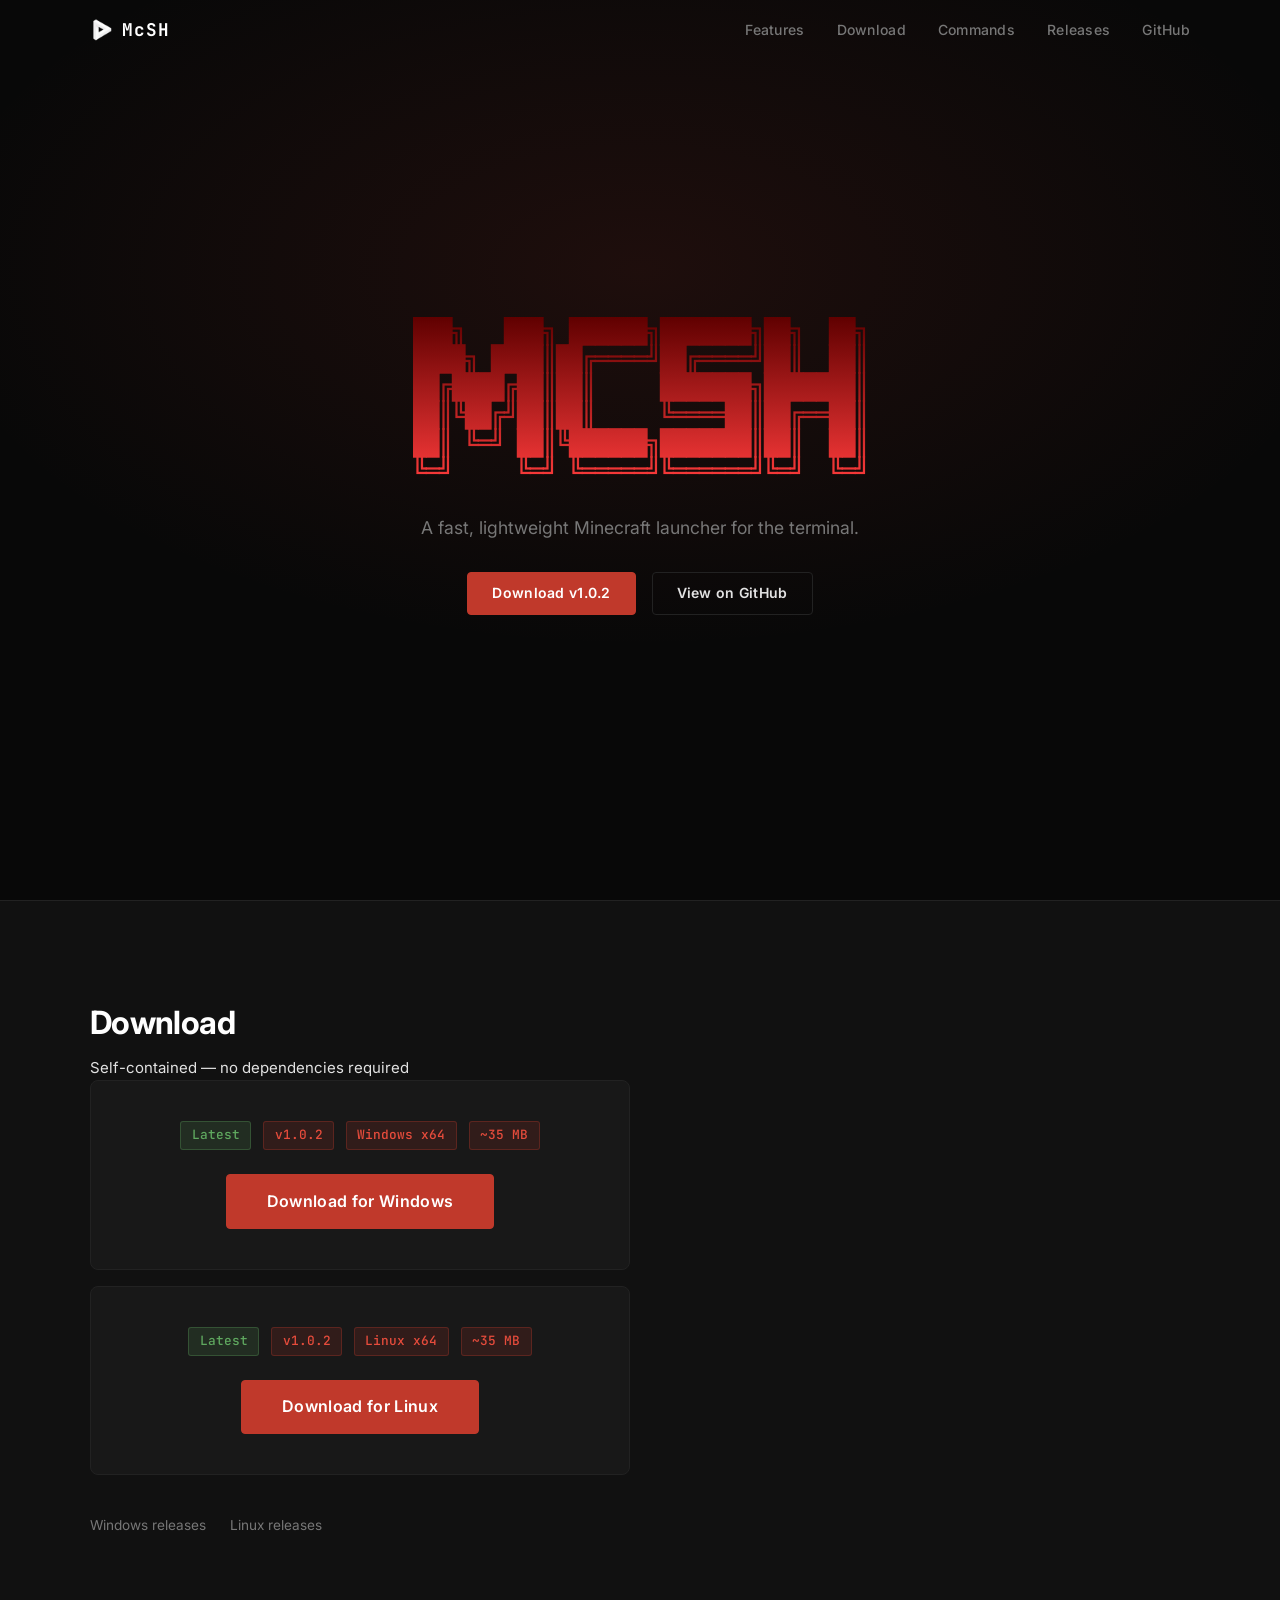
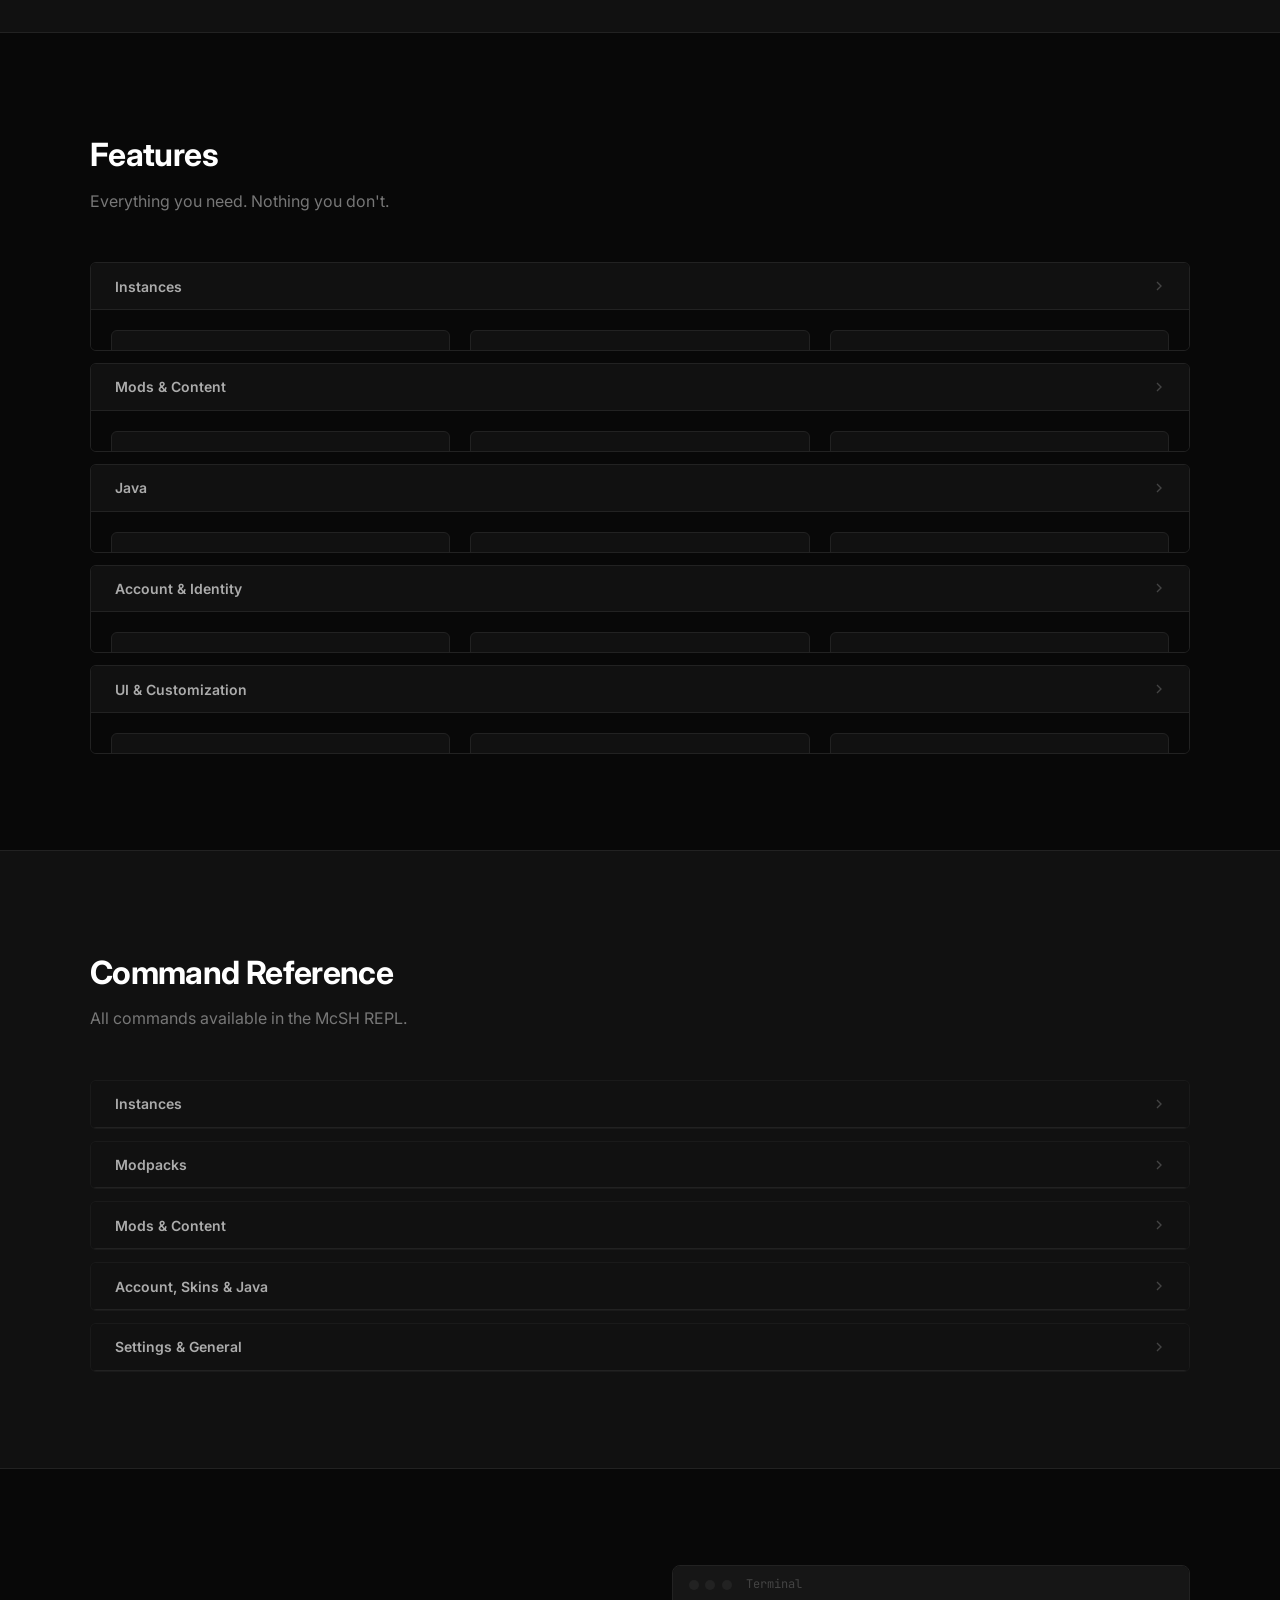
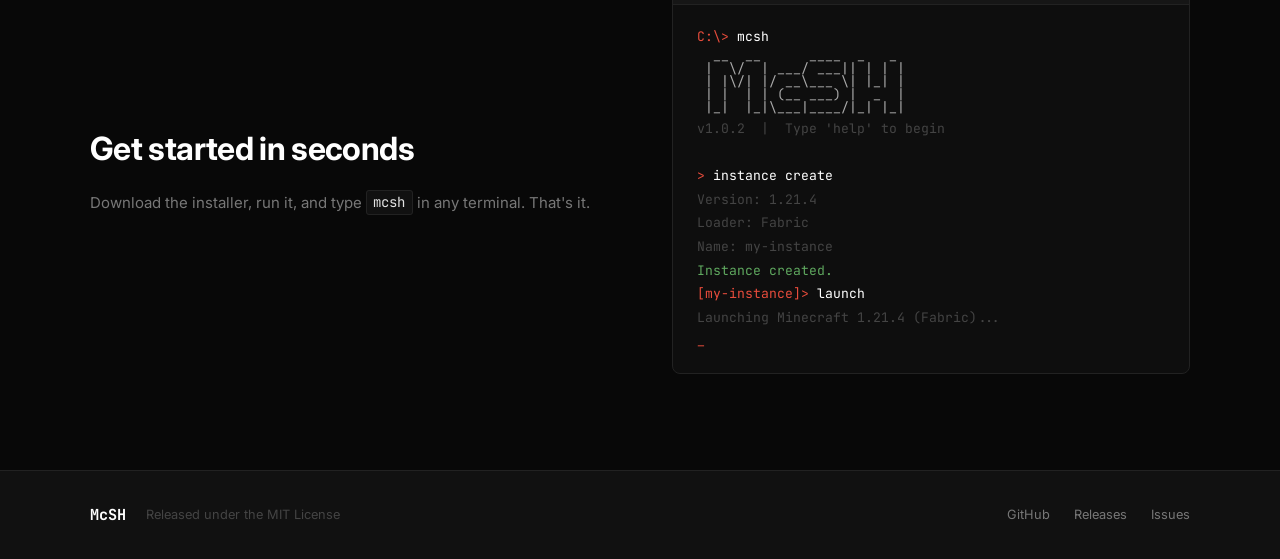
==== docs/index.html @ ebb54b2c "Fix broken em dash encoding throughout index.html" ====
<!DOCTYPE html>
<html lang="en">
<head>
    <meta charset="UTF-8">
    <meta name="viewport" content="width=device-width, initial-scale=1.0">
    <meta name="description" content="McSH &mdash; A fast, lightweight Minecraft launcher for the terminal. No GUI. No bloat.">
    <title>McSH Launcher</title>
    <link rel="stylesheet" href="style.css">
    <link rel="icon" type="image/png" href="favicon.png">
    <link rel="preconnect" href="https://fonts.googleapis.com">
    <link rel="preconnect" href="https://fonts.gstatic.com" crossorigin>
    <link href="https://fonts.googleapis.com/css2?family=Inter:wght@400;500;600;700&family=JetBrains+Mono:wght@400;500&display=swap" rel="stylesheet">
</head>
<body>

    <nav id="navbar">
        <div class="nav-inner">
            <a href="#" class="nav-logo">
                <img src="assets/logo.png" alt="McSH" class="nav-logo-img">
                McSH
            </a>
            <div class="nav-links">
                <a href="#features">Features</a>
                <a href="#download">Download</a>
                <a href="#commands">Commands</a>
                <a href="releases.html">Releases</a>
                <a href="https://github.com/kalakaritzu/mcsh" target="_blank" rel="noopener">GitHub</a>
            </div>
            <button class="nav-toggle" aria-label="Toggle menu">
                <span></span><span></span><span></span>
            </button>
        </div>
    </nav>

    <section class="hero">
        <div class="hero-bg"></div>
        <div class="hero-inner">
            <pre class="hero-ascii" aria-label="McSH">███╗   ███╗ ██████╗███████╗██╗  ██╗
████╗ ████║██╔════╝██╔════╝██║  ██║
██╔████╔██║██║     ███████╗███████║
██║╚██╔╝██║██║     ╚════██║██╔══██║
██║ ╚═╝ ██║╚██████╗███████║██║  ██║
╚═╝     ╚═╝ ╚═════╝╚══════╝╚═╝  ╚═╝</pre>
            <p class="hero-tagline">A fast, lightweight Minecraft launcher for the terminal.</p>
            <div class="hero-buttons">
                <a href="#download" class="btn btn-primary">Download v1.0.2</a>
                <a href="https://github.com/kalakaritzu/mcsh" class="btn btn-outline" target="_blank" rel="noopener">View on GitHub</a>
            </div>
        </div>
        <div class="hero-fade"></div>
    </section>

    <section class="downloads" id="download">
        <div class="section-inner">
            <h2>Download</h2>
            <p class=”section-sub”>Self-contained &mdash; no dependencies required</p>

            <div class="download-card">
                <div class="download-meta">
                    <span class="tag tag-latest">Latest</span>
                    <span class="tag">v1.0.2</span>
                    <span class="tag">Windows x64</span>
                    <span class="tag">~35 MB</span>
                </div>
                <a href="https://github.com/kalakaritzu/mcsh/releases/download/v1.0.2/McSH-1.0.0.msi" class="btn btn-primary btn-large" target="_blank" rel="noopener">
                    Download for Windows
                </a>
            </div>

            <div class="download-card" style="margin-top: 1rem;">
                <div class="download-meta">
                    <span class="tag tag-latest">Latest</span>
                    <span class="tag">v1.0.2</span>
                    <span class="tag">Linux x64</span>
                    <span class="tag">~35 MB</span>
                </div>
                <a href="https://github.com/kalakaritzu/mcsh/releases/download/v1.0.2/McSH-1.0.0-linux-x64.tar.gz" class="btn btn-primary btn-large" target="_blank" rel="noopener">
                    Download for Linux
                </a>
            </div>

            <div style="display:flex; gap: 1.5rem; margin-top: 1.2rem;">
                <a href="releases.html" class="all-releases-link">Windows releases</a>
                <a href="releases.html?os=linux" class="all-releases-link">Linux releases</a>
            </div>
        </div>
    </section>

    <section class="features" id="features">
        <div class="section-inner">
            <h2>Features</h2>
            <p class="section-sub">Everything you need. Nothing you don't.</p>

            <!-- â”€â”€ Instances â”€â”€ -->
            <div class="feat-group">
                <button class="feat-group-header" aria-expanded="false">
                    <span>Instances</span>
                    <svg class="feat-arrow" viewBox="0 0 24 24" fill="none" stroke="currentColor" stroke-width="2"><polyline points="6 9 12 15 18 9"/></svg>
                </button>
                <div class="feat-group-body">
                    <div class="features-grid">
                        <div class="feature-card">
                            <div class="feature-accent"></div>
                            <h3>Instance Management</h3>
                            <p>Create, run, rename, clone, and delete isolated instances. Switch between them instantly with a single command.</p>
                        </div>
                        <div class="feature-card">
                            <div class="feature-accent"></div>
                            <h3>Quick CLI Launch</h3>
                            <p>Skip the REPL entirely: <code>mcsh run &lt;name&gt;</code> launches an instance straight from any terminal window.</p>
                        </div>
                        <div class="feature-card">
                            <div class="feature-accent"></div>
                            <h3>Per-Instance Config</h3>
                            <p><code>instance config</code> sets window resolution, RAM, extra JVM args, environment variables, and pre/post-launch hooks per instance.</p>
                        </div>
                        <div class="feature-card">
                            <div class="feature-accent"></div>
                            <h3>World Management</h3>
                            <p><code>instance worlds</code> lists every save. Backup a world as a zip, delete it, or open its folder &mdash; all without leaving the terminal.</p>
                        </div>
                        <div class="feature-card">
                            <div class="feature-accent"></div>
                            <h3>Auto-Backup</h3>
                            <p>Enable in settings to automatically zip world saves before every launch. Never lose progress to a bad update.</p>
                        </div>
                        <div class="feature-card">
                            <div class="feature-accent"></div>
                            <h3>Crash Detection</h3>
                            <p><code>instance crash</code> shows the latest crash report summary so you can diagnose what went wrong without digging through log folders.</p>
                        </div>
                        <div class="feature-card">
                            <div class="feature-accent"></div>
                            <h3>Export &amp; Backup</h3>
                            <p><code>instance export</code> zips a full instance for sharing. <code>instance backup</code> archives world saves with a timestamp.</p>
                        </div>
                        <div class="feature-card">
                            <div class="feature-accent"></div>
                            <h3>Prism / MultiMC Import</h3>
                            <p><code>instance prism &lt;path&gt;</code> imports an existing Prism or MultiMC instance &mdash; auto-detects version and mod loader from config files.</p>
                        </div>
                        <div class="feature-card">
                            <div class="feature-accent"></div>
                            <h3>.mrpack Export</h3>
                            <p><code>instance mrpack</code> exports your instance as a standards-compliant Modrinth pack. Compatible with Modrinth App, Prism, and McSH.</p>
                        </div>
                        <div class="feature-card">
                            <div class="feature-accent"></div>
                            <h3>Live Console</h3>
                            <p><code>console</code> attaches to a running instance's output with color-coded warnings and errors. Press ESC to detach without stopping the game.</p>
                        </div>
                        <div class="feature-card">
                            <div class="feature-accent"></div>
                            <h3>Recent Activity</h3>
                            <p><code>recent</code> shows recently played worlds and servers across all instances. <code>recent run &lt;#&gt;</code> jumps straight back in.</p>
                        </div>
                    </div>
                </div>
            </div>

            <!-- â”€â”€ Mods & Content â”€â”€ -->
            <div class="feat-group">
                <button class="feat-group-header" aria-expanded="false">
                    <span>Mods &amp; Content</span>
                    <svg class="feat-arrow" viewBox="0 0 24 24" fill="none" stroke="currentColor" stroke-width="2"><polyline points="6 9 12 15 18 9"/></svg>
                </button>
                <div class="feat-group-body">
                    <div class="features-grid">
                        <div class="feature-card">
                            <div class="feature-accent"></div>
                            <h3>Modrinth Integration</h3>
                            <p>Search, install, and manage mods, resource packs, shaders, plugins, and data packs directly from the terminal &mdash; no browser needed.</p>
                        </div>
                        <div class="feature-card">
                            <div class="feature-accent"></div>
                            <h3>Modpack Search &amp; Install</h3>
                            <p>Search Modrinth for modpacks, pick any version from a grouped version picker, and install everything &mdash; mods, configs, resource packs &mdash; in one command.</p>
                        </div>
                        <div class="feature-card">
                            <div class="feature-accent"></div>
                            <h3>Modpack Updates</h3>
                            <p><code>modpack update</code> checks all your modpack instances against Modrinth, shows what's outdated, and upgrades in one step &mdash; optionally copying your worlds.</p>
                        </div>
                        <div class="feature-card">
                            <div class="feature-accent"></div>
                            <h3>Mod Profiles</h3>
                            <p>Save named mod loadouts and switch between them instantly. <code>mod profile save</code> snapshots which mods are enabled &mdash; <code>mod profile load</code> restores them.</p>
                        </div>
                        <div class="feature-card">
                            <div class="feature-accent"></div>
                            <h3>Mod Toggle</h3>
                            <p><code>mod toggle &lt;name&gt;</code> enables or disables a mod without deleting it &mdash; handy for testing compatibility or switching playstyles.</p>
                        </div>
                        <div class="feature-card">
                            <div class="feature-accent"></div>
                            <h3>Mod Updates</h3>
                            <p><code>instance update</code> checks every installed mod against Modrinth and updates them all in one step. Already-installed mods are marked in search results.</p>
                        </div>
                    </div>
                </div>
            </div>

            <!-- â”€â”€ Java â”€â”€ -->
            <div class="feat-group">
                <button class="feat-group-header" aria-expanded="false">
                    <span>Java</span>
                    <svg class="feat-arrow" viewBox="0 0 24 24" fill="none" stroke="currentColor" stroke-width="2"><polyline points="6 9 12 15 18 9"/></svg>
                </button>
                <div class="feat-group-body">
                    <div class="features-grid">
                        <div class="feature-card">
                            <div class="feature-accent"></div>
                            <h3>Java Auto-Install</h3>
                            <p>Missing Java or wrong version? McSH downloads and manages the exact JDK each modpack requires &mdash; no admin rights, no PATH changes.</p>
                        </div>
                        <div class="feature-card">
                            <div class="feature-accent"></div>
                            <h3>Java Management</h3>
                            <p><code>java</code> lists every JDK detected on your system. Set a custom Java path globally with one command &mdash; McSH uses it for all launches.</p>
                        </div>
                        <div class="feature-card">
                            <div class="feature-accent"></div>
                            <h3>Fast Launch</h3>
                            <p>Aikar G1GC flags applied automatically. Background pre-warm on <code>instance select</code> and a differential asset cache mean <code>i run</code> is near-instant on warm launches.</p>
                        </div>
                    </div>
                </div>
            </div>

            <!-- â”€â”€ Account & Identity â”€â”€ -->
            <div class="feat-group">
                <button class="feat-group-header" aria-expanded="false">
                    <span>Account &amp; Identity</span>
                    <svg class="feat-arrow" viewBox="0 0 24 24" fill="none" stroke="currentColor" stroke-width="2"><polyline points="6 9 12 15 18 9"/></svg>
                </button>
                <div class="feat-group-body">
                    <div class="features-grid">
                        <div class="feature-card">
                            <div class="feature-accent"></div>
                            <h3>Microsoft Auth</h3>
                            <p>Full Microsoft Device Code Flow with automatic background token refresh. Authenticate once, stay signed in.</p>
                        </div>
                        <div class="feature-card">
                            <div class="feature-accent"></div>
                            <h3>Multi-Account</h3>
                            <p>Sign in with multiple Microsoft accounts and switch between them instantly. <code>auth login &lt;alias&gt;</code> saves any account. <code>auth switch</code> makes it active.</p>
                        </div>
                        <div class="feature-card">
                            <div class="feature-accent"></div>
                            <h3>Skins &amp; Capes</h3>
                            <p>Import skin PNGs locally, browse your collection, and apply them to your Minecraft account instantly. Select and toggle capes from the same menu.</p>
                        </div>
                    </div>
                </div>
            </div>

            <!-- â”€â”€ UI & Customization â”€â”€ -->
            <div class="feat-group">
                <button class="feat-group-header" aria-expanded="false">
                    <span>UI &amp; Customization</span>
                    <svg class="feat-arrow" viewBox="0 0 24 24" fill="none" stroke="currentColor" stroke-width="2"><polyline points="6 9 12 15 18 9"/></svg>
                </button>
                <div class="feat-group-body">
                    <div class="features-grid">
                        <div class="feature-card">
                            <div class="feature-accent"></div>
                            <h3>Themes</h3>
                            <p>Six built-in color themes &mdash; Crimson, Arctic, Forest, Amber, Violet, Steel. Switch instantly with <code>settings theme &lt;name&gt;</code> and it persists across restarts.</p>
                        </div>
                        <div class="feature-card">
                            <div class="feature-accent"></div>
                            <h3>Localization</h3>
                            <p>Full English and Spanish translations built in. Switch at any time with <code>settings language en</code> or <code>settings language es</code>.</p>
                        </div>
                        <div class="feature-card">
                            <div class="feature-accent"></div>
                            <h3>Tab Completion</h3>
                            <p>Context-aware completions for all commands, subcommands, and instance names. Hit Tab anywhere in the REPL.</p>
                        </div>
                        <div class="feature-card">
                            <div class="feature-accent"></div>
                            <h3>Update Checker</h3>
                            <p>Notifies you on startup when a newer release is available. Run <code>update</code> to download and install it in one step.</p>
                        </div>
                        <div class="feature-card">
                            <div class="feature-accent"></div>
                            <h3>Cross-Platform</h3>
                            <p>Runs natively on Windows and Linux. Data stored in <code>%APPDATA%\McSH</code> on Windows and <code>~/.local/share/McSH</code> on Linux.</p>
                        </div>
                        <div class="feature-card">
                            <div class="feature-accent"></div>
                            <h3>Low Memory</h3>
                            <p>The launcher itself uses under 30MB of RAM &mdash; leaving the rest for the game where it belongs.</p>
                        </div>
                        <div class="feature-card">
                            <div class="feature-accent"></div>
                            <h3>Fast Startup</h3>
                            <p>Launches in about 1 second. No splash screens, no telemetry, no background processes phoning home.</p>
                        </div>
                    </div>
                </div>
            </div>

        </div>
    </section>

    <section class="commands" id="commands">
        <div class="section-inner">
            <h2>Command Reference</h2>
            <p class="section-sub">All commands available in the McSH REPL.</p>

            <div class="feat-group">
                <button class="feat-group-header cmd-group-header" aria-expanded="false">
                    <span>Instances</span>
                    <svg class="feat-arrow" viewBox="0 0 24 24" fill="none" stroke="currentColor" stroke-width="2"><polyline points="6 9 12 15 18 9"/></svg>
                </button>
                <div class="feat-group-body">
                    <table class="cmd-table">
                        <colgroup><col class="col-cmd"><col class="col-desc"></colgroup>
                        <thead><tr><th>Command</th><th>Description</th></tr></thead>
                        <tbody>
                            <tr><td><code>instance create</code></td><td>Create a new Minecraft instance (guided wizard)</td></tr>
                            <tr><td><code>instance list</code></td><td>List all instances with running status</td></tr>
                            <tr><td><code>instance select &lt;name&gt;</code></td><td>Set the active instance and pre-warm</td></tr>
                            <tr><td><code>instance run [name]</code></td><td>Launch an instance &mdash; prompts if none selected</td></tr>
                            <tr><td><code>run / launch &lt;name&gt;</code></td><td>Quick-launch from any terminal (alias: r)</td></tr>
                            <tr><td><code>instance stop / kill &lt;name&gt;</code></td><td>Force-kill the running instance</td></tr>
                            <tr><td><code>instance info [name]</code></td><td>Show version, loader, RAM, mods, path</td></tr>
                            <tr><td><code>instance open [name]</code></td><td>Open instance folder in File Explorer</td></tr>
                            <tr><td><code>instance clone &lt;name&gt;</code></td><td>Duplicate an existing instance</td></tr>
                            <tr><td><code>instance rename &lt;name&gt;</code></td><td>Rename an instance</td></tr>
                            <tr><td><code>instance delete &lt;name&gt;</code></td><td>Delete an instance</td></tr>
                            <tr><td><code>instance config [name]</code></td><td>Configure window, RAM, JVM args, env vars, hooks</td></tr>
                            <tr><td><code>instance worlds [name]</code></td><td>Browse worlds &mdash; backup, delete, or open folder</td></tr>
                            <tr><td><code>instance crash [name]</code></td><td>Show the latest crash report</td></tr>
                            <tr><td><code>instance export [name]</code></td><td>Zip a full instance for sharing or backup</td></tr>
                            <tr><td><code>instance backup [name]</code></td><td>Zip world saves with a timestamp</td></tr>
                            <tr><td><code>instance import &lt;path&gt;</code></td><td>Import a .mrpack modpack file</td></tr>
                            <tr><td><code>instance mrpack</code></td><td>Export instance as a shareable .mrpack</td></tr>
                            <tr><td><code>instance prism &lt;path&gt;</code></td><td>Import a Prism Launcher / MultiMC instance</td></tr>
                            <tr><td><code>instance update [name]</code></td><td>Update all mods to their latest versions</td></tr>
                            <tr><td><code>console</code></td><td>Attach to a running instance's console (ESC to detach)</td></tr>
                            <tr><td><code>recent</code></td><td>Show recently played worlds and servers</td></tr>
                            <tr><td><code>recent run &lt;#&gt;</code></td><td>Jump straight into a recent entry</td></tr>
                        </tbody>
                    </table>
                </div>
            </div>

            <div class="feat-group">
                <button class="feat-group-header cmd-group-header" aria-expanded="false">
                    <span>Modpacks</span>
                    <svg class="feat-arrow" viewBox="0 0 24 24" fill="none" stroke="currentColor" stroke-width="2"><polyline points="6 9 12 15 18 9"/></svg>
                </button>
                <div class="feat-group-body">
                    <table class="cmd-table">
                        <colgroup><col class="col-cmd"><col class="col-desc"></colgroup>
                        <thead><tr><th>Command</th><th>Description</th></tr></thead>
                        <tbody>
                            <tr><td><code>modpack search &lt;query&gt;</code></td><td>Search Modrinth for modpacks</td></tr>
                            <tr><td><code>modpack install &lt;#&gt;</code></td><td>Install with version picker &mdash; grouped by MC version</td></tr>
                            <tr><td><code>modpack update</code></td><td>Check all modpack instances for newer versions</td></tr>
                            <tr><td><code>instance import &lt;path&gt;</code></td><td>Import a local .mrpack file</td></tr>
                        </tbody>
                    </table>
                </div>
            </div>

            <div class="feat-group">
                <button class="feat-group-header cmd-group-header" aria-expanded="false">
                    <span>Mods &amp; Content</span>
                    <svg class="feat-arrow" viewBox="0 0 24 24" fill="none" stroke="currentColor" stroke-width="2"><polyline points="6 9 12 15 18 9"/></svg>
                </button>
                <div class="feat-group-body">
                    <table class="cmd-table">
                        <colgroup><col class="col-cmd"><col class="col-desc"></colgroup>
                        <thead><tr><th>Command</th><th>Description</th></tr></thead>
                        <tbody>
                            <tr><td><code>mod search &lt;query&gt;</code></td><td>Search Modrinth for mods</td></tr>
                            <tr><td><code>mod install &lt;#&gt;</code></td><td>Install a mod from search results</td></tr>
                            <tr><td><code>mod details &lt;#&gt;</code></td><td>View full mod details and install prompt</td></tr>
                            <tr><td><code>mod list</code></td><td>List installed mods</td></tr>
                            <tr><td><code>mod toggle &lt;name&gt;</code></td><td>Enable or disable a mod</td></tr>
                            <tr><td><code>mod remove / uninstall &lt;name&gt;</code></td><td>Uninstall a mod</td></tr>
                            <tr><td><code>mod import &lt;path.jar&gt;</code></td><td>Import a local .jar</td></tr>
                            <tr><td><code>mod profile save/load/list/delete</code></td><td>Manage named mod loadouts</td></tr>
                            <tr><td><code>resourcepack search/install/details</code></td><td>Resource packs via Modrinth (alias: rp)</td></tr>
                            <tr><td><code>shader search/install/details</code></td><td>Shaders via Modrinth</td></tr>
                            <tr><td><code>plugin search/install/details</code></td><td>Server plugins via Modrinth (alias: pl)</td></tr>
                            <tr><td><code>datapack search/install/details</code></td><td>Data packs via Modrinth (alias: dp)</td></tr>
                        </tbody>
                    </table>
                </div>
            </div>

            <div class="feat-group">
                <button class="feat-group-header cmd-group-header" aria-expanded="false">
                    <span>Account, Skins &amp; Java</span>
                    <svg class="feat-arrow" viewBox="0 0 24 24" fill="none" stroke="currentColor" stroke-width="2"><polyline points="6 9 12 15 18 9"/></svg>
                </button>
                <div class="feat-group-body">
                    <table class="cmd-table">
                        <colgroup><col class="col-cmd"><col class="col-desc"></colgroup>
                        <thead><tr><th>Command</th><th>Description</th></tr></thead>
                        <tbody>
                            <tr><td><code>auth login [alias]</code></td><td>Sign in with Microsoft Device Code Flow</td></tr>
                            <tr><td><code>auth logout</code></td><td>Remove stored credentials</td></tr>
                            <tr><td><code>auth status</code></td><td>Show current authentication state</td></tr>
                            <tr><td><code>auth accounts</code></td><td>List all saved accounts</td></tr>
                            <tr><td><code>auth switch &lt;alias&gt;</code></td><td>Switch the active account</td></tr>
                            <tr><td><code>skin</code></td><td>Browse saved skins and apply one to your account</td></tr>
                            <tr><td><code>skin import &lt;path.png&gt;</code></td><td>Import a local skin PNG</td></tr>
                            <tr><td><code>skin cape</code></td><td>Select or disable a cape on your account</td></tr>
                            <tr><td><code>skin delete &lt;name&gt;</code></td><td>Remove a saved skin</td></tr>
                            <tr><td><code>java</code></td><td>List detected Java installations and set a custom path</td></tr>
                        </tbody>
                    </table>
                </div>
            </div>

            <div class="feat-group">
                <button class="feat-group-header cmd-group-header" aria-expanded="false">
                    <span>Settings &amp; General</span>
                    <svg class="feat-arrow" viewBox="0 0 24 24" fill="none" stroke="currentColor" stroke-width="2"><polyline points="6 9 12 15 18 9"/></svg>
                </button>
                <div class="feat-group-body">
                    <table class="cmd-table">
                        <colgroup><col class="col-cmd"><col class="col-desc"></colgroup>
                        <thead><tr><th>Command</th><th>Description</th></tr></thead>
                        <tbody>
                            <tr><td><code>settings</code></td><td>Open the interactive settings menu (alias: s)</td></tr>
                            <tr><td><code>settings theme &lt;name&gt;</code></td><td>Switch color theme (crimson, arctic, forest, amber, violet, steel)</td></tr>
                            <tr><td><code>settings language &lt;en|es&gt;</code></td><td>Switch language</td></tr>
                            <tr><td><code>help</code></td><td>Quick-start guide</td></tr>
                            <tr><td><code>ref</code></td><td>Full in-app command reference (alias: c)</td></tr>
                            <tr><td><code>version</code></td><td>Show McSH version and runtime info</td></tr>
                            <tr><td><code>update</code></td><td>Update McSH to the latest version</td></tr>
                            <tr><td><code>restart</code></td><td>Restart McSH in a new terminal window</td></tr>
                            <tr><td><code>clear</code></td><td>Clear the terminal screen (alias: cls)</td></tr>
                            <tr><td><code>exit</code></td><td>Exit McSH</td></tr>
                        </tbody>
                    </table>
                </div>
            </div>

        </div>
    </section>

    <section class="install-section">
        <div class="section-inner install-inner">
            <div class="install-text">
                <h2>Get started in seconds</h2>
                <p>Download the installer, run it, and type <code>mcsh</code> in any terminal. That's it.</p>
            </div>
            <div class="terminal-block">
                <div class="terminal-bar">
                    <span class="t-dot"></span><span class="t-dot"></span><span class="t-dot"></span>
                    <span class="t-title">Terminal</span>
                </div>
                <div class="terminal-body">
                    <p><span class="t-prompt">C:\&gt;</span> <span class="t-cmd">mcsh</span></p>
                    <pre class="t-out t-banner">  __  __      ____  _   _
 |  \/  | ___/ ___|| | | |
 | |\/| |/ __\___ \| |_| |
 | |  | | (__ ___) |  _  |
 |_|  |_|\___|____/|_| |_|</pre>
                    <p class="t-out t-dim">v1.0.2  |  Type 'help' to begin</p>
                    <p class="t-out">&nbsp;</p>
                    <p><span class="t-prompt">&gt;</span> <span class="t-cmd">instance create</span></p>
                    <p class="t-out t-dim">Version: 1.21.4</p>
                    <p class="t-out t-dim">Loader: Fabric</p>
                    <p class="t-out t-dim">Name: my-instance</p>
                    <p class="t-out t-green">Instance created.</p>
                    <p><span class="t-prompt">[my-instance]&gt;</span> <span class="t-cmd">launch</span></p>
                    <p class="t-out t-dim">Launching Minecraft 1.21.4 (Fabric)...</p>
                    <p class="t-cursor">_</p>
                </div>
            </div>
        </div>
    </section>

    <footer>
        <div class="footer-inner">
            <div class="footer-left">
                <span class="footer-logo">McSH</span>
                <span class="footer-copy">Released under the MIT License</span>
            </div>
            <div class="footer-links">
                <a href="https://github.com/kalakaritzu/mcsh" target="_blank" rel="noopener">GitHub</a>
                <a href="https://github.com/kalakaritzu/mcsh/releases" target="_blank" rel="noopener">Releases</a>
                <a href="https://github.com/kalakaritzu/mcsh/issues" target="_blank" rel="noopener">Issues</a>
            </div>
        </div>
    </footer>

    <script>
        // Navbar scroll effect
        const navbar = document.getElementById('navbar');
        window.addEventListener('scroll', () => {
            navbar.classList.toggle('scrolled', window.scrollY > 60);
        });

        // Hamburger menu
        document.querySelector('.nav-toggle').addEventListener('click', () => {
            navbar.classList.toggle('nav-open');
        });
        document.querySelectorAll('.nav-links a').forEach(a => {
            a.addEventListener('click', () => navbar.classList.remove('nav-open'));
        });

        // Feature accordion
        document.querySelectorAll('.feat-group-header').forEach(btn => {
            const body = btn.nextElementSibling;
            body.style.maxHeight = '0px';

            btn.addEventListener('click', () => {
                const open = btn.getAttribute('aria-expanded') === 'true';
                if (open) {
                    body.style.maxHeight = '0px';
                    btn.setAttribute('aria-expanded', 'false');
                } else {
                    body.style.maxHeight = body.scrollHeight + 'px';
                    btn.setAttribute('aria-expanded', 'true');
                }
            });
        });
    </script>

</body>
</html>
---- docs/style.css ----
*, *::before, *::after {
    box-sizing: border-box;
    margin: 0;
    padding: 0;
}

:root {
    --red: #c0392b;
    --red-light: #e74c3c;
    --red-dim: rgba(192, 57, 43, 0.15);
    --bg: #080808;
    --surface: #111111;
    --surface-2: #181818;
    --border: #222222;
    --text: #e2e2e2;
    --text-muted: #777777;
    --text-dim: #444444;
    --mono: 'JetBrains Mono', 'Consolas', monospace;
    --sans: 'Inter', system-ui, sans-serif;
}

html {
    scroll-behavior: smooth;
}

body {
    background: var(--bg);
    color: var(--text);
    font-family: var(--sans);
    font-size: 15px;
    line-height: 1.6;
    -webkit-font-smoothing: antialiased;
    overflow-x: hidden;
}

a {
    color: var(--red-light);
    text-decoration: none;
    transition: color 0.2s;
}
a:hover {
    color: #fff;
}

/* ─── Nav ─────────────────────────────────────────────────── */

#navbar {
    position: fixed;
    top: 0;
    left: 0;
    right: 0;
    z-index: 100;
    padding: 0 2rem;
    transition: background 0.3s, border-bottom 0.3s;
}

#navbar.scrolled {
    background: rgba(8, 8, 8, 0.92);
    backdrop-filter: blur(12px);
    border-bottom: 1px solid var(--border);
}

.nav-inner {
    max-width: 1100px;
    margin: 0 auto;
    height: 60px;
    display: flex;
    align-items: center;
    justify-content: space-between;
}

.nav-logo {
    display: flex;
    align-items: center;
    gap: 0.5rem;
    font-family: var(--mono);
    font-size: 1.1rem;
    font-weight: 700;
    color: #fff;
    letter-spacing: 0.05em;
}
.nav-logo:hover { color: var(--red-light); }
.nav-logo-img {
    height: 24px;
    width: 24px;
    object-fit: contain;
    display: block;
    flex-shrink: 0;
}

.nav-links {
    display: flex;
    gap: 2rem;
}

.nav-links a {
    color: var(--text-muted);
    font-size: 0.875rem;
    font-weight: 500;
    letter-spacing: 0.02em;
    transition: color 0.2s;
}
.nav-links a:hover { color: var(--text); }

/* ─── Buttons ─────────────────────────────────────────────── */

.btn {
    display: inline-block;
    padding: 0.6rem 1.5rem;
    border-radius: 4px;
    font-family: var(--sans);
    font-size: 0.875rem;
    font-weight: 600;
    letter-spacing: 0.02em;
    cursor: pointer;
    transition: background 0.2s, color 0.2s, border-color 0.2s, transform 0.15s;
    white-space: nowrap;
}
.btn:active { transform: translateY(1px); }

.btn-primary {
    background: var(--red);
    color: #fff;
    border: 1px solid var(--red);
}
.btn-primary:hover {
    background: var(--red-light);
    border-color: var(--red-light);
    color: #fff;
}

.btn-outline {
    background: transparent;
    color: var(--text);
    border: 1px solid var(--border);
}
.btn-outline:hover {
    border-color: #555;
    color: #fff;
}

.btn-large {
    padding: 0.85rem 2.5rem;
    font-size: 1rem;
}

.all-releases-link {
    display: inline-block;
    margin-top: 1.25rem;
    font-size: 0.85rem;
    color: var(--text-muted);
    transition: color 0.2s;
}
.all-releases-link:hover { color: var(--text); }

/* ─── Hero ────────────────────────────────────────────────── */

.hero {
    position: relative;
    min-height: 100vh;
    display: flex;
    align-items: center;
    justify-content: center;
    overflow: hidden;
}

.hero-bg {
    position: absolute;
    inset: 0;
    background:
        radial-gradient(ellipse 80% 60% at 50% 30%, rgba(192, 57, 43, 0.12) 0%, transparent 70%),
        var(--bg);
}

.hero-inner {
    position: relative;
    z-index: 1;
    display: flex;
    flex-direction: column;
    align-items: center;
    text-align: center;
    padding: 7rem 2rem 5rem;
    gap: 1.75rem;
}

.hero-ascii {
    font-family: var(--mono);
    font-size: clamp(0.7rem, 2.2vw, 1.4rem);
    line-height: 1.25;
    letter-spacing: 0;
    white-space: pre;
    margin: 0;
    background: linear-gradient(to bottom, rgb(96,0,0), rgb(255,60,60));
    -webkit-background-clip: text;
    -webkit-text-fill-color: transparent;
    background-clip: text;
    text-align: left;
    font-variant-ligatures: none;
    font-feature-settings: "liga" 0, "calt" 0;
    user-select: none;
}

.hero-tagline {
    font-size: 1.1rem;
    color: var(--text-muted);
    max-width: 540px;
    line-height: 1.75;
}

.hero-buttons {
    display: flex;
    gap: 1rem;
    flex-wrap: wrap;
    justify-content: center;
}

.hero-fade {
    position: absolute;
    bottom: 0;
    left: 0;
    right: 0;
    height: 120px;
    background: linear-gradient(to bottom, transparent, var(--bg));
    z-index: 1;
}

/* ─── Shared section styles ───────────────────────────────── */

section {
    padding: 6rem 2rem;
}

.section-inner {
    max-width: 1100px;
    margin: 0 auto;
}

h2 {
    font-size: 2rem;
    font-weight: 700;
    color: #fff;
    letter-spacing: -0.02em;
    margin-bottom: 0.5rem;
}

.section-sub {
    color: var(--text-muted);
    font-size: 1rem;
    margin-bottom: 3rem;
}

/* ─── Downloads ───────────────────────────────────────────── */

.downloads {
    background: var(--surface);
    border-top: 1px solid var(--border);
    border-bottom: 1px solid var(--border);
}

.download-card {
    background: var(--surface-2);
    border: 1px solid var(--border);
    border-radius: 8px;
    padding: 2.5rem;
    display: flex;
    flex-direction: column;
    align-items: center;
    gap: 1.5rem;
    max-width: 540px;
}

.download-meta {
    display: flex;
    gap: 0.75rem;
    flex-wrap: wrap;
    justify-content: center;
}

.tag {
    background: var(--red-dim);
    color: var(--red-light);
    border: 1px solid rgba(192, 57, 43, 0.3);
    border-radius: 3px;
    padding: 0.2rem 0.65rem;
    font-family: var(--mono);
    font-size: 0.8rem;
    font-weight: 500;
}

.tag-latest {
    background: rgba(95, 168, 95, 0.15);
    color: #5fa85f;
    border-color: rgba(95, 168, 95, 0.3);
}

/* ─── Version history ─────────────────────────────────────── */

.version-history {
    margin-top: 2.5rem;
    max-width: 860px;
}

.version-history-title {
    font-size: 0.75rem;
    font-weight: 600;
    text-transform: uppercase;
    letter-spacing: 0.1em;
    color: var(--text-dim);
    margin-bottom: 0.75rem;
}

.version-table {
    width: 100%;
    border-collapse: collapse;
    font-size: 0.875rem;
}

.version-table th {
    text-align: left;
    padding: 0.5rem 1rem;
    font-size: 0.7rem;
    font-weight: 600;
    text-transform: uppercase;
    letter-spacing: 0.08em;
    color: var(--text-dim);
    border-bottom: 1px solid var(--border);
}
.version-table th:first-child { padding-left: 0; }

.version-table td {
    padding: 0.75rem 1rem;
    border-bottom: 1px solid #161616;
    vertical-align: middle;
    color: var(--text-muted);
}
.version-table td:first-child { padding-left: 0; }
.version-table tr:last-child td { border-bottom: none; }

.version-table td:first-child {
    display: flex;
    align-items: center;
    gap: 0.5rem;
}

.version-table td:first-child code {
    font-family: var(--mono);
    font-size: 0.82rem;
    color: var(--text);
}

.version-table td:last-child {
    text-align: right;
}

.ver-date {
    font-family: var(--mono);
    font-size: 0.8rem;
    white-space: nowrap;
}

.btn-sm {
    padding: 0.3rem 0.85rem;
    font-size: 0.8rem;
}

/* ─── Features ────────────────────────────────────────────── */

.features-grid {
    display: grid;
    grid-template-columns: repeat(3, 1fr);
    gap: 1.25rem;
}

.feature-card {
    background: var(--surface);
    border: 1px solid var(--border);
    border-radius: 6px;
    padding: 1.75rem;
    position: relative;
    overflow: hidden;
    transition: border-color 0.2s;
}
.feature-card:hover {
    border-color: #333;
}

.feature-accent {
    position: absolute;
    top: 0;
    left: 0;
    right: 0;
    height: 2px;
    background: var(--red);
    opacity: 0;
    transition: opacity 0.2s;
}
.feature-card:hover .feature-accent {
    opacity: 1;
}

.feature-card h3 {
    font-size: 0.95rem;
    font-weight: 600;
    color: #fff;
    margin-bottom: 0.6rem;
    letter-spacing: 0.01em;
}

.feature-card p {
    font-size: 0.875rem;
    color: var(--text-muted);
    line-height: 1.65;
}

/* ─── Feature accordion groups ───────────────────────────── */

.feat-group {
    border: 1px solid var(--border);
    border-radius: 6px;
    overflow: hidden;
    margin-bottom: 0.75rem;
}
.feat-group:last-child { margin-bottom: 0; }

.feat-group-header {
    width: 100%;
    display: flex;
    align-items: center;
    justify-content: space-between;
    padding: 0.9rem 1.4rem;
    background: var(--surface);
    border: none;
    border-left: 2px solid transparent;
    cursor: pointer;
    font-family: var(--sans);
    font-size: 0.875rem;
    font-weight: 600;
    color: rgba(255, 255, 255, 0.65);
    transition: background 0.15s, color 0.15s, border-color 0.15s;
    text-align: left;
}
.feat-group-header:hover {
    background: var(--surface-2);
    color: #fff;
    border-left-color: var(--red);
}
.feat-group-header[aria-expanded="true"] {
    color: #fff;
    border-left-color: var(--red);
}

.feat-arrow {
    width: 16px;
    height: 16px;
    flex-shrink: 0;
    transition: transform 0.25s ease;
    color: var(--text-dim);
}
.feat-group-header[aria-expanded="false"] .feat-arrow {
    transform: rotate(-90deg);
}

.feat-group-body {
    padding: 1.25rem;
    border-top: 1px solid var(--border);
    background: var(--bg);
    overflow: hidden;
    transition: max-height 0.3s ease, opacity 0.25s ease, padding 0.3s ease;
}
.feat-group-body.collapsed {
    max-height: 0 !important;
    padding-top: 0;
    padding-bottom: 0;
    opacity: 0;
    border-top: none;
}

/* Command section accordion overrides */
.commands .feat-group { border-color: #1a1a1a; }
.commands .feat-group-header { background: #111; }
.commands .feat-group-header:hover { background: var(--surface-2); }
.commands .feat-group-body { background: var(--surface); padding: 0 1.4rem; }

/* ─── Commands ────────────────────────────────────────────── */

.commands {
    background: var(--surface);
    border-top: 1px solid var(--border);
    border-bottom: 1px solid var(--border);
}

.cmd-group {
    margin-bottom: 2.5rem;
}
.cmd-group:last-child {
    margin-bottom: 0;
}

.cmd-group-title {
    font-size: 0.75rem;
    font-weight: 600;
    text-transform: uppercase;
    letter-spacing: 0.1em;
    color: var(--red-light);
    margin-bottom: 0.75rem;
}

.cmd-table {
    width: 100%;
    border-collapse: collapse;
    font-size: 0.875rem;
}

.cmd-table th {
    text-align: left;
    padding: 0.6rem 1rem 0.6rem 0;
    font-size: 0.72rem;
    font-weight: 600;
    text-transform: uppercase;
    letter-spacing: 0.08em;
    color: var(--text-muted);
    border-bottom: 1px solid var(--border);
}
.cmd-table th:last-child { padding-left: 1rem; }

.cmd-table colgroup .col-cmd  { width: 38%; }
.cmd-table colgroup .col-desc { width: 62%; }

.cmd-table td {
    padding: 0.6rem 0;
    border-bottom: 1px solid #181818;
    vertical-align: middle;
}
.cmd-table td:last-child { padding-left: 1rem; }

.cmd-table tr:last-child td { border-bottom: none; }

.cmd-table tbody tr {
    transition: background 0.1s;
}
.cmd-table tbody tr:hover {
    background: rgba(255, 255, 255, 0.025);
}

.cmd-table td:first-child code {
    font-family: var(--mono);
    font-size: 0.8rem;
    color: #ddd;
    background: rgba(255, 255, 255, 0.05);
    padding: 0.15rem 0.4rem;
    border-radius: 3px;
    white-space: nowrap;
}

.cmd-table td:last-child {
    color: var(--text-muted);
    font-size: 0.875rem;
}

/* ─── Install / Terminal ──────────────────────────────────── */

.install-section {
    background: var(--bg);
}

.install-inner {
    display: grid;
    grid-template-columns: 1fr 1fr;
    gap: 4rem;
    align-items: center;
}

.install-text h2 {
    margin-bottom: 1rem;
}

.install-text p {
    color: var(--text-muted);
    line-height: 1.75;
}

.install-text code {
    font-family: var(--mono);
    font-size: 0.875rem;
    color: var(--text);
    background: var(--surface);
    padding: 0.15rem 0.4rem;
    border-radius: 3px;
    border: 1px solid var(--border);
}

.terminal-block {
    background: #0e0e0e;
    border: 1px solid var(--border);
    border-radius: 8px;
    overflow: hidden;
    font-family: var(--mono);
    font-size: 0.82rem;
}

.terminal-bar {
    background: #161616;
    border-bottom: 1px solid var(--border);
    padding: 0.6rem 1rem;
    display: flex;
    align-items: center;
    gap: 0.4rem;
}

.t-dot {
    width: 10px;
    height: 10px;
    border-radius: 50%;
    background: var(--border);
    display: inline-block;
}

.t-title {
    margin-left: 0.5rem;
    font-size: 0.75rem;
    color: var(--text-dim);
}

.terminal-body {
    padding: 1.25rem 1.5rem;
    line-height: 1.8;
}

.terminal-body p {
    white-space: pre;
}

.t-prompt { color: var(--red-light); }
.t-cmd    { color: #fff; }
.t-out    { color: #aaa; }
.t-banner {
    line-height: 1;
    margin: 0 0 0.15rem;
    font-family: inherit;
    letter-spacing: 0;
    font-variant-ligatures: none;
    font-feature-settings: "liga" 0, "calt" 0;
}
.t-dim    { color: var(--text-dim); }
.t-green  { color: #5fa85f; }

.t-cursor {
    display: inline-block;
    color: var(--red-light);
    animation: blink 1.1s step-end infinite;
}

@keyframes blink {
    0%, 100% { opacity: 1; }
    50%       { opacity: 0; }
}

/* ─── Footer ──────────────────────────────────────────────── */

footer {
    background: var(--surface);
    border-top: 1px solid var(--border);
    padding: 2rem;
}

.footer-inner {
    max-width: 1100px;
    margin: 0 auto;
    display: flex;
    align-items: center;
    justify-content: space-between;
    gap: 1rem;
    flex-wrap: wrap;
}

.footer-left {
    display: flex;
    align-items: center;
    gap: 1.25rem;
}

.footer-logo {
    font-family: var(--mono);
    font-size: 0.95rem;
    font-weight: 700;
    color: #fff;
}

.footer-copy {
    font-size: 0.8rem;
    color: var(--text-dim);
}

.footer-links {
    display: flex;
    gap: 1.5rem;
}

.footer-links a {
    font-size: 0.8rem;
    color: var(--text-muted);
}
.footer-links a:hover { color: var(--text); }

/* ─── Releases page ──────────────────────────────────────── */

.releases-page {
    padding-top: 8rem;
}

.release-entry {
    border: 1px solid var(--border);
    border-radius: 8px;
    overflow: hidden;
    margin-bottom: 1.5rem;
}

.release-header {
    display: flex;
    align-items: center;
    justify-content: space-between;
    padding: 1.25rem 1.75rem;
    background: var(--surface);
    border-bottom: 1px solid var(--border);
    gap: 1rem;
    flex-wrap: wrap;
}

.release-title {
    display: flex;
    align-items: center;
    gap: 0.75rem;
}

.release-version {
    font-family: var(--mono);
    font-size: 1.1rem;
    font-weight: 700;
    color: #fff;
}

.release-meta {
    display: flex;
    align-items: center;
    gap: 1.25rem;
}

.release-date {
    font-size: 0.8rem;
    color: var(--text-muted);
    font-family: var(--mono);
}

.release-body {
    padding: 1.5rem 1.75rem;
    background: var(--surface-2);
}

.release-body h4 {
    font-size: 0.75rem;
    font-weight: 600;
    text-transform: uppercase;
    letter-spacing: 0.08em;
    color: var(--text-dim);
    margin-bottom: 0.75rem;
}

.release-body ul {
    list-style: none;
    padding: 0;
    margin: 0;
    display: flex;
    flex-direction: column;
    gap: 0.4rem;
}

.release-body ul li {
    font-size: 0.9rem;
    color: var(--text-muted);
    padding-left: 1rem;
    position: relative;
}

.release-body ul li::before {
    content: '–';
    position: absolute;
    left: 0;
    color: var(--text-dim);
}

.release-body code {
    font-family: var(--mono);
    font-size: 0.82rem;
    color: var(--text);
    background: var(--surface);
    padding: 0.1rem 0.35rem;
    border-radius: 3px;
    border: 1px solid var(--border);
}

/* ─── Nav hamburger (hidden on desktop) ───────────────────── */

.nav-toggle {
    display: none;
    flex-direction: column;
    gap: 5px;
    background: none;
    border: none;
    cursor: pointer;
    padding: 4px;
}

.nav-toggle span {
    display: block;
    width: 22px;
    height: 2px;
    background: var(--text);
    border-radius: 2px;
    transition: transform 0.2s, opacity 0.2s;
}

#navbar.nav-open .nav-toggle span:nth-child(1) {
    transform: translateY(7px) rotate(45deg);
}
#navbar.nav-open .nav-toggle span:nth-child(2) {
    opacity: 0;
}
#navbar.nav-open .nav-toggle span:nth-child(3) {
    transform: translateY(-7px) rotate(-45deg);
}

/* ─── Responsive ──────────────────────────────────────────── */

@media (max-width: 900px) {
    .features-grid {
        grid-template-columns: repeat(2, 1fr);
    }
    .install-inner {
        grid-template-columns: 1fr;
        gap: 2.5rem;
    }
}

@media (max-width: 600px) {
    h2 { font-size: 1.6rem; }
    .features-grid { grid-template-columns: 1fr; }
    section { padding: 4rem 1.25rem; }
    .download-card { padding: 1.75rem 1.25rem; }

    /* Nav — hamburger menu */
    .nav-toggle { display: flex; }
    .nav-links {
        display: none;
        position: absolute;
        top: 60px;
        left: 0;
        right: 0;
        flex-direction: column;
        gap: 0;
        background: rgba(8, 8, 8, 0.97);
        border-bottom: 1px solid var(--border);
        backdrop-filter: blur(12px);
        padding: 0.5rem 0;
    }
    #navbar.nav-open .nav-links { display: flex; }
    .nav-links a {
        font-size: 0.95rem;
        padding: 0.75rem 1.5rem;
        border-bottom: 1px solid var(--border);
    }
    .nav-links a:last-child { border-bottom: none; }

    /* Command tables — stack command above description */
    .cmd-table thead { display: none; }
    .cmd-table,
    .cmd-table tbody,
    .cmd-table tr,
    .cmd-table td { display: block; width: 100%; }
    .cmd-table tr {
        padding: 0.6rem 0;
        border-bottom: 1px solid var(--border);
    }
    .cmd-table tr:last-child { border-bottom: none; }
    .cmd-table td { padding: 0.15rem 0; border-bottom: none; }
    .cmd-table td:last-child { color: var(--text-muted); font-size: 0.82rem; }

    /* Version table — collapse into stacked cards */
    .version-table thead { display: none; }
    .version-table,
    .version-table tbody,
    .version-table tr,
    .version-table td { display: block; width: 100%; }
    .version-table tr {
        padding: 1rem 0;
        border-bottom: 1px solid var(--border);
        display: grid;
        grid-template-columns: 1fr auto;
        grid-template-rows: auto auto;
        gap: 0.25rem 0.75rem;
        align-items: start;
    }
    .version-table tr:last-child { border-bottom: none; }
    .version-table td { border-bottom: none; padding: 0; }
    .version-table td:nth-child(1) {
        grid-column: 1; grid-row: 1;
        display: flex; align-items: center; gap: 0.4rem;
    }
    .version-table td:nth-child(2) {
        grid-column: 1; grid-row: 2;
        font-size: 0.82rem;
    }
    .version-table td:nth-child(3) { display: none; }
    .version-table td:nth-child(4) {
        grid-column: 2; grid-row: 1 / 3;
        text-align: right;
        display: flex; align-items: center; justify-content: flex-end;
    }

    /* Terminal — reduce font size so content fits without horizontal scroll */
    .terminal-block { font-size: 0.7rem; overflow-x: hidden; }
    .terminal-body { min-width: 0; padding: 1rem; }

    /* Footer — stack vertically */
    .footer-inner { flex-direction: column; align-items: flex-start; gap: 0.75rem; }
}
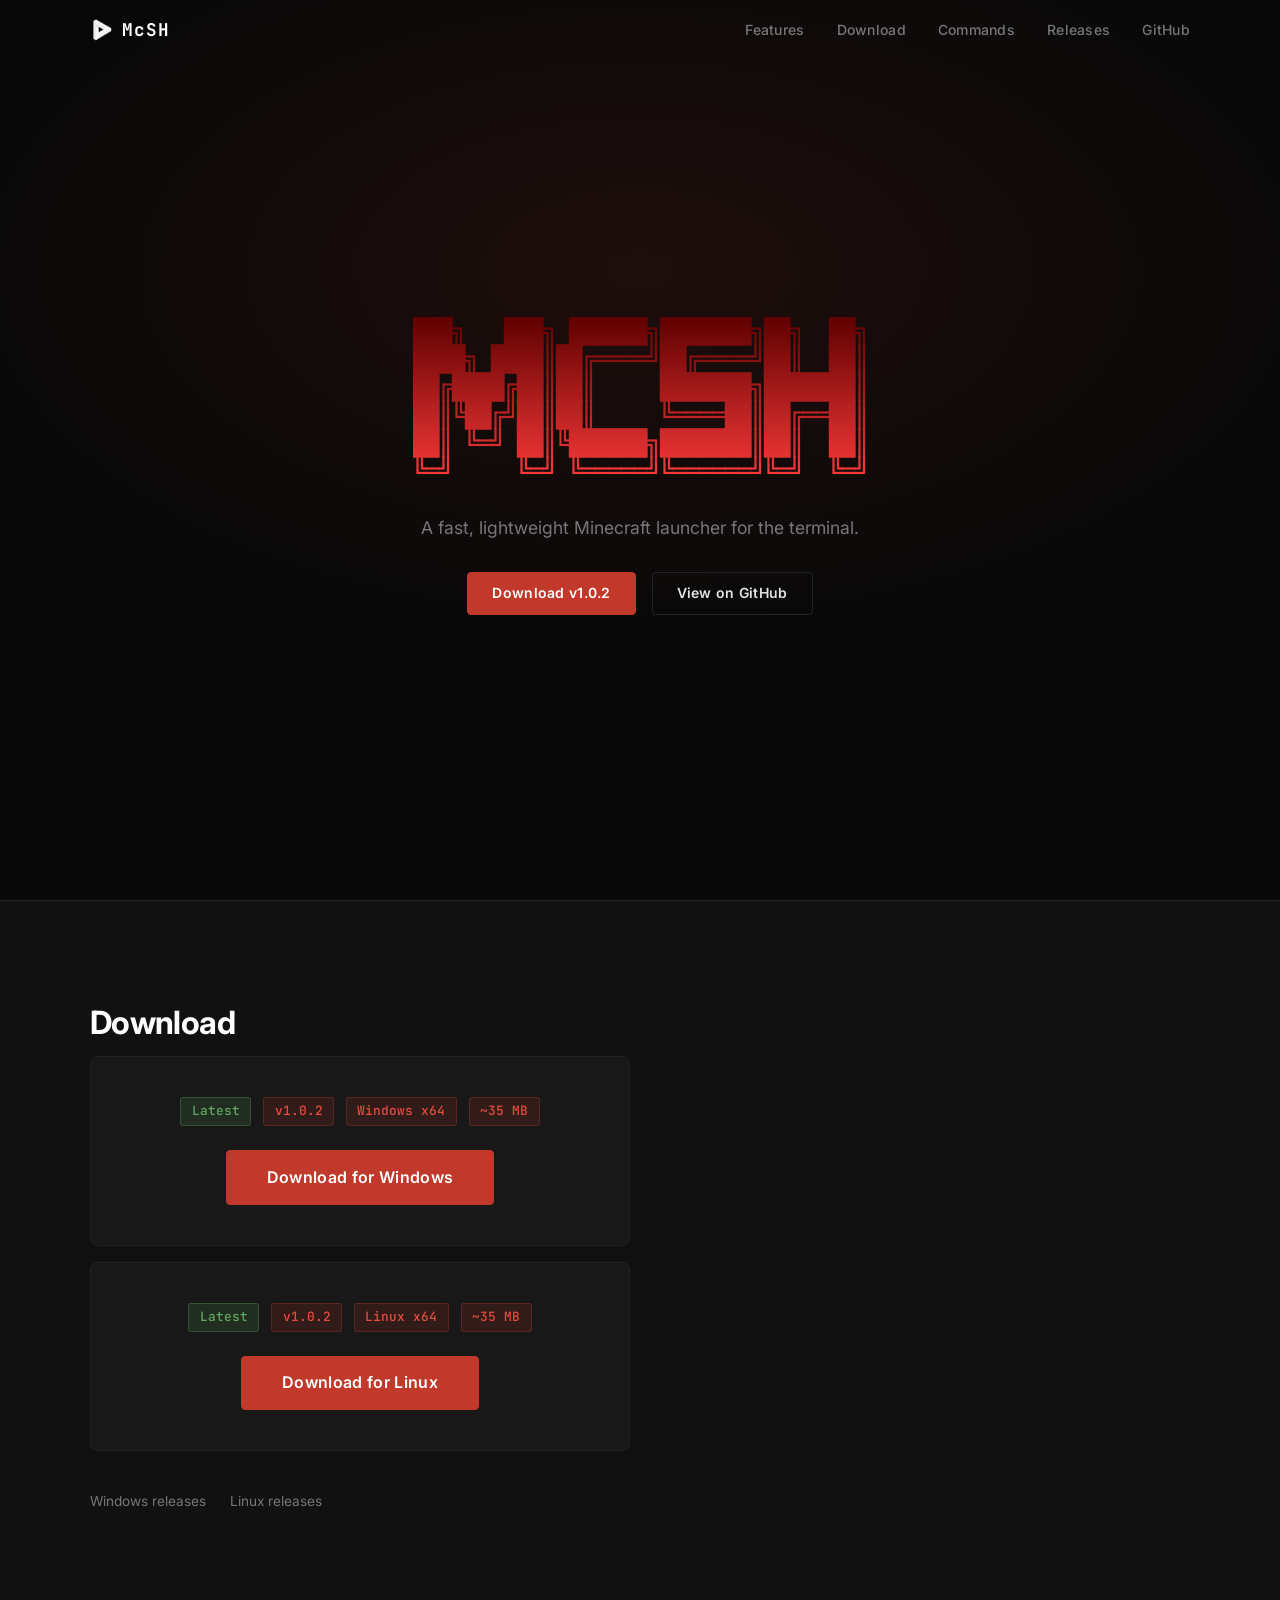
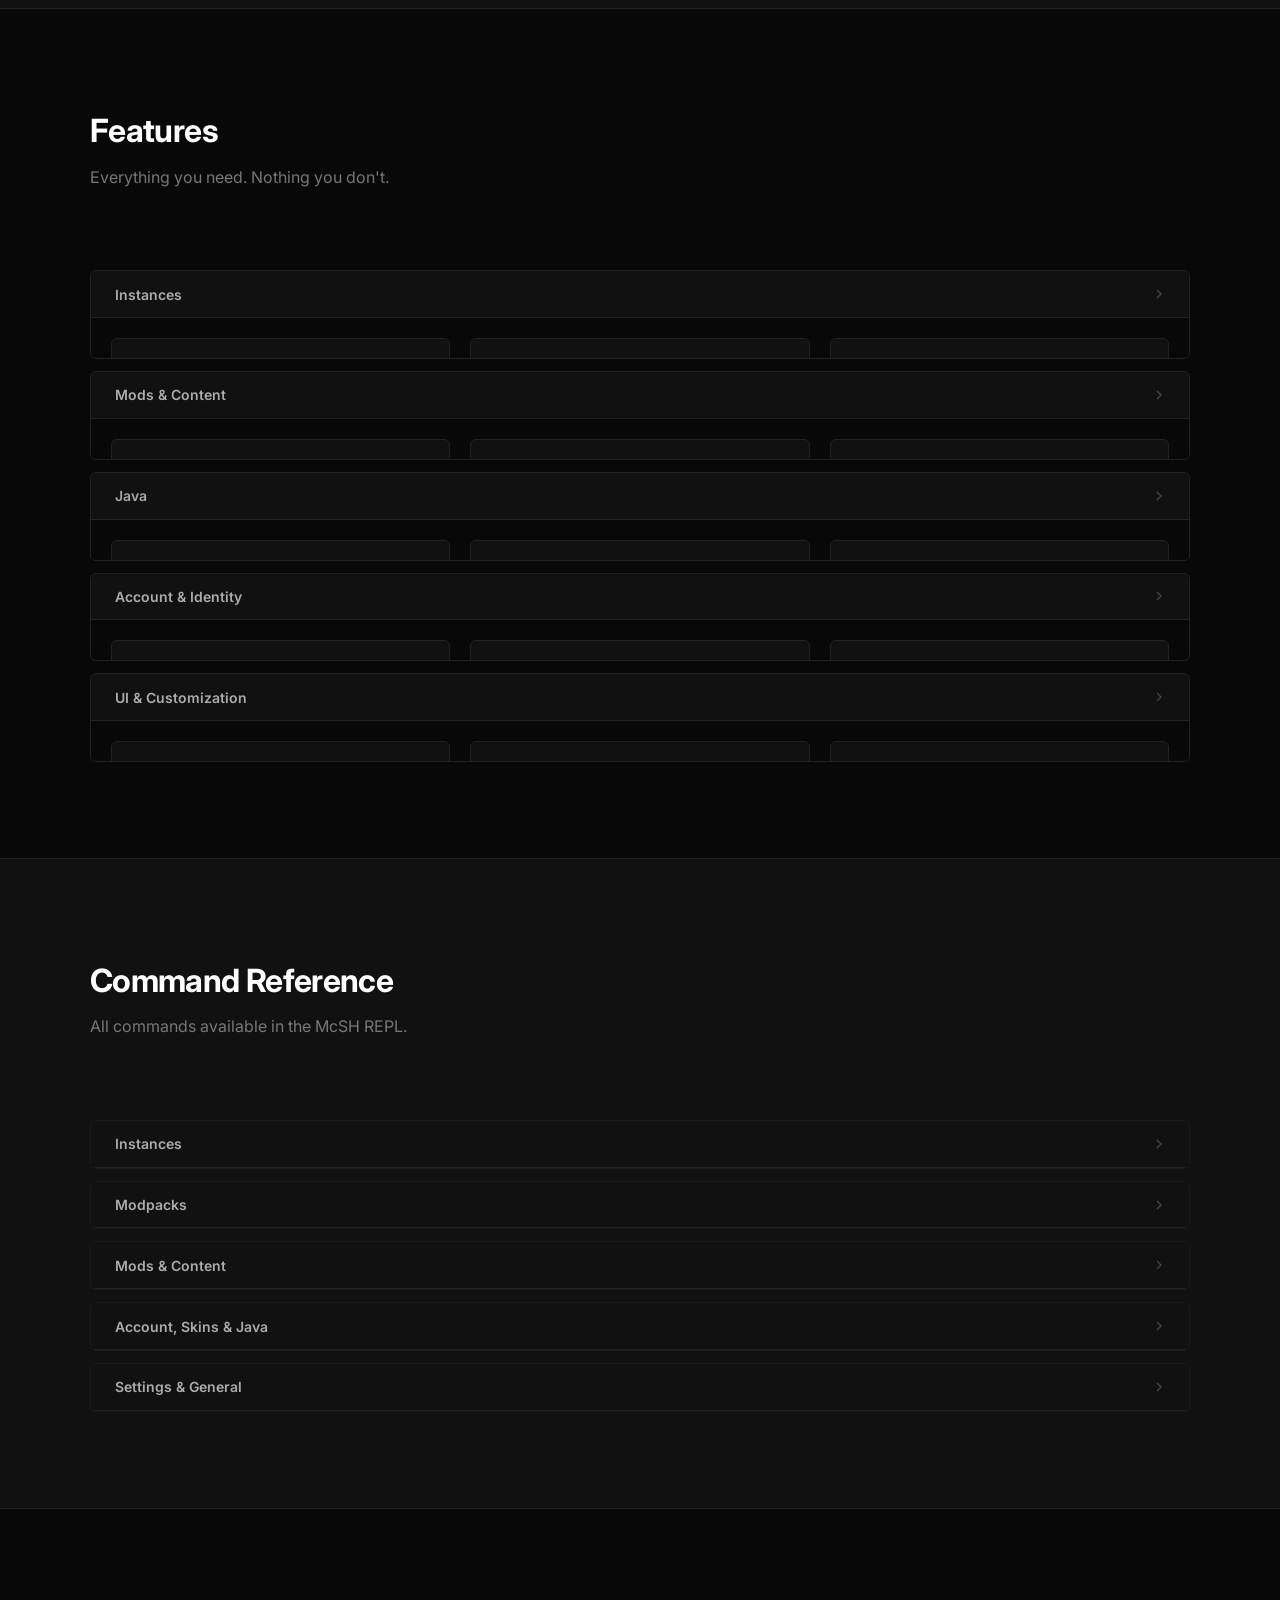
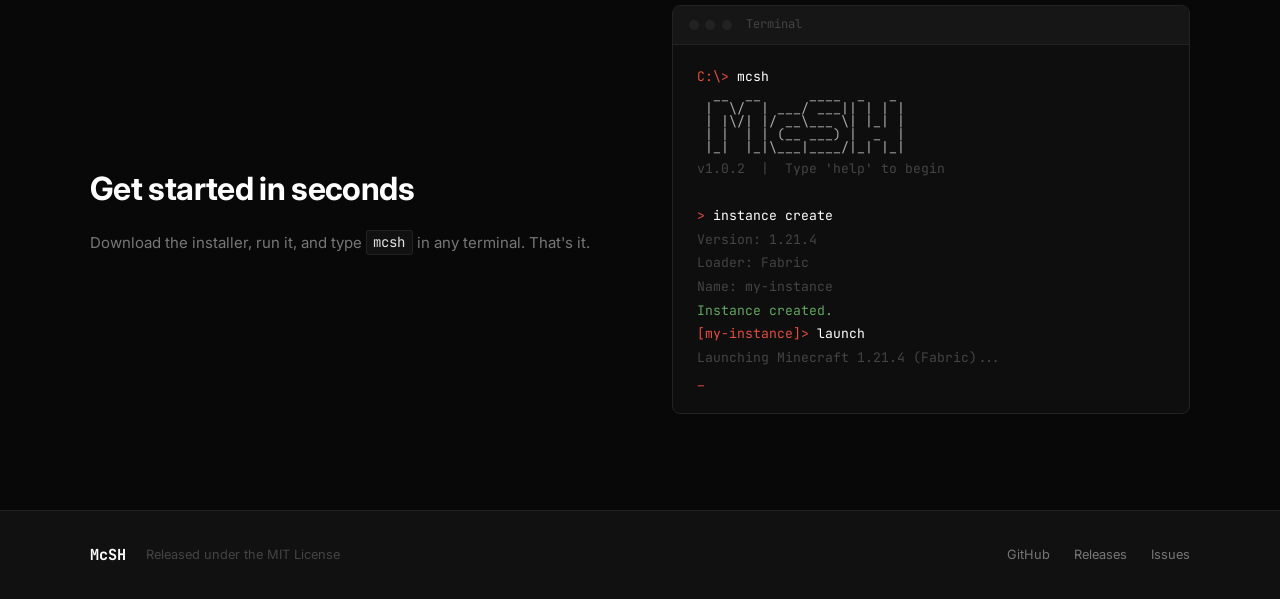
==== commit 2e45d000: "Remove self-contained subtitle from download section" ====
--- a/docs/index.html
+++ b/docs/index.html
@@ -53,7 +53,6 @@
     <section class="downloads" id="download">
         <div class="section-inner">
             <h2>Download</h2>
-            <p class=”section-sub”>Self-contained &mdash; no dependencies required</p>
 
             <div class="download-card">
                 <div class="download-meta">
--- a/docs/style.css
+++ b/docs/style.css
@@ -246,7 +246,7 @@
 .section-sub {
     color: var(--text-muted);
     font-size: 1rem;
-    margin-bottom: 3rem;
+    margin-bottom: 5rem;
 }
 
 /* ─── Downloads ───────────────────────────────────────────── */
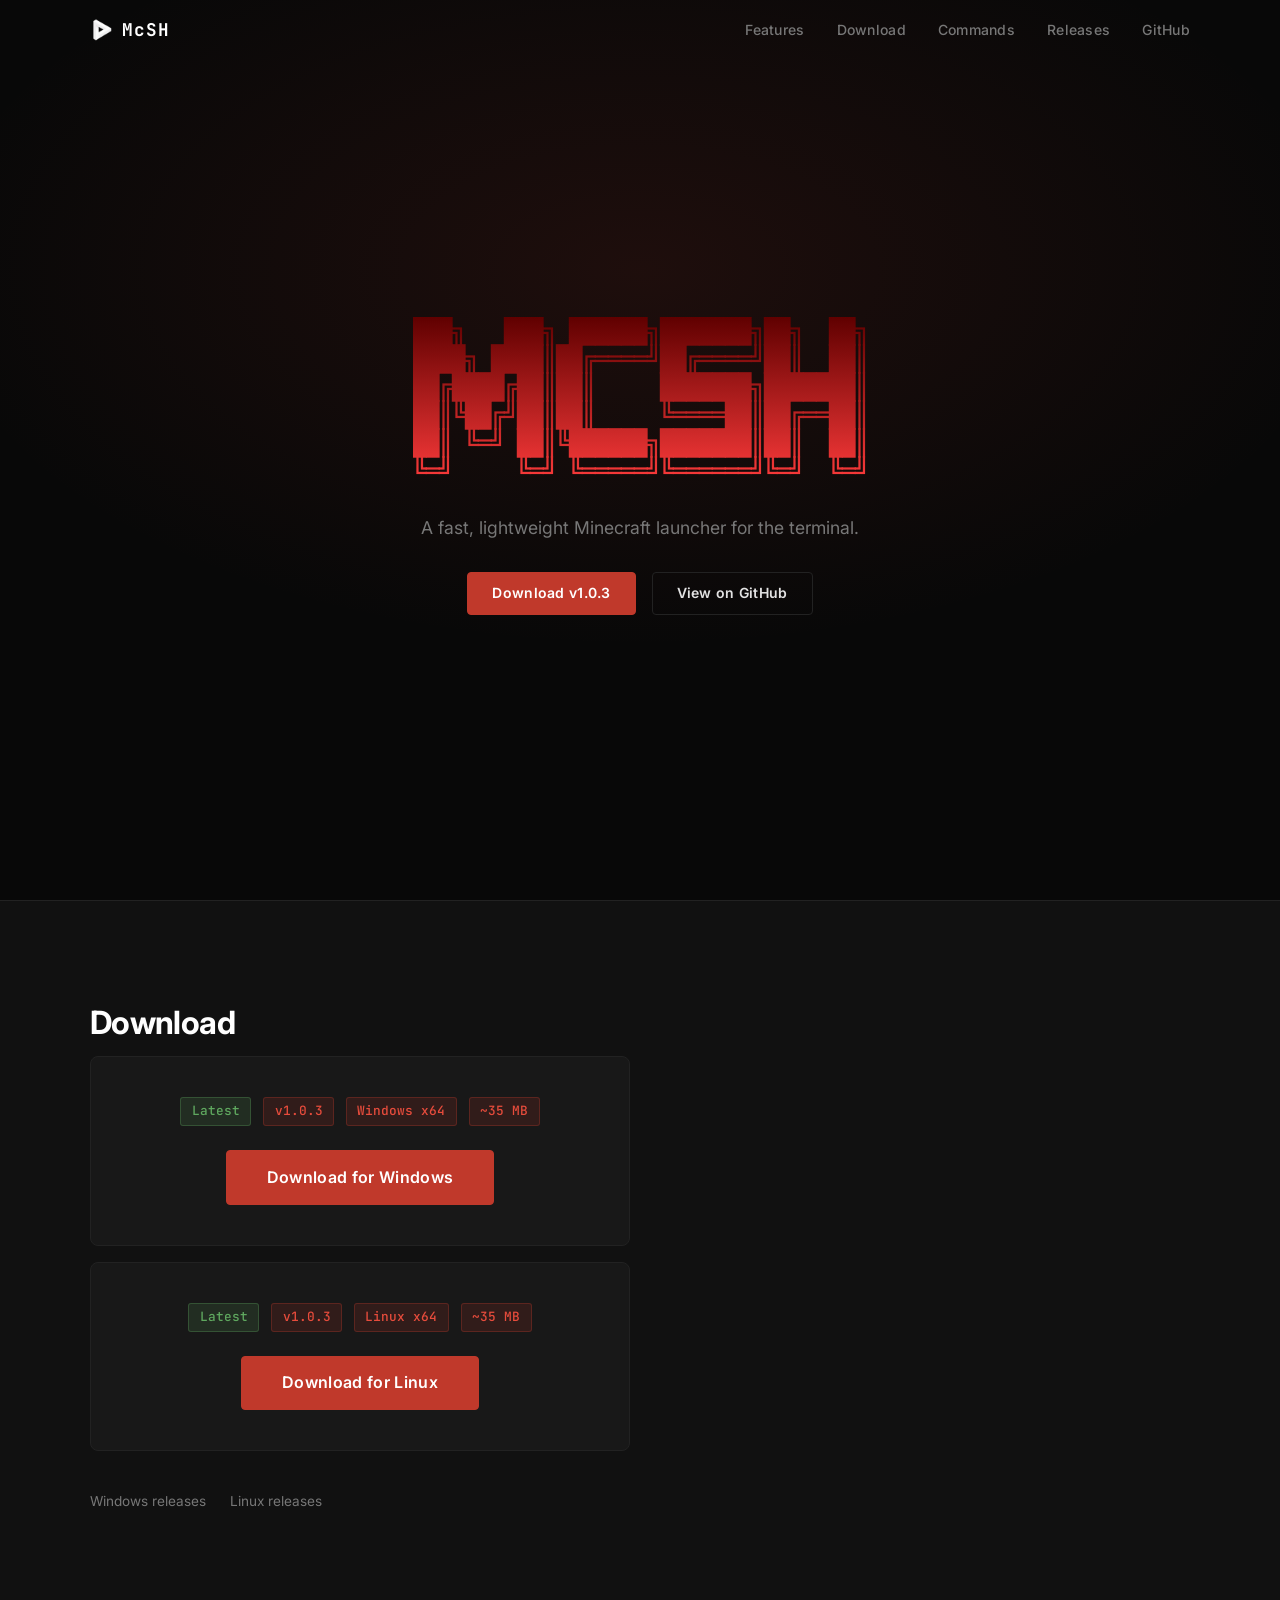
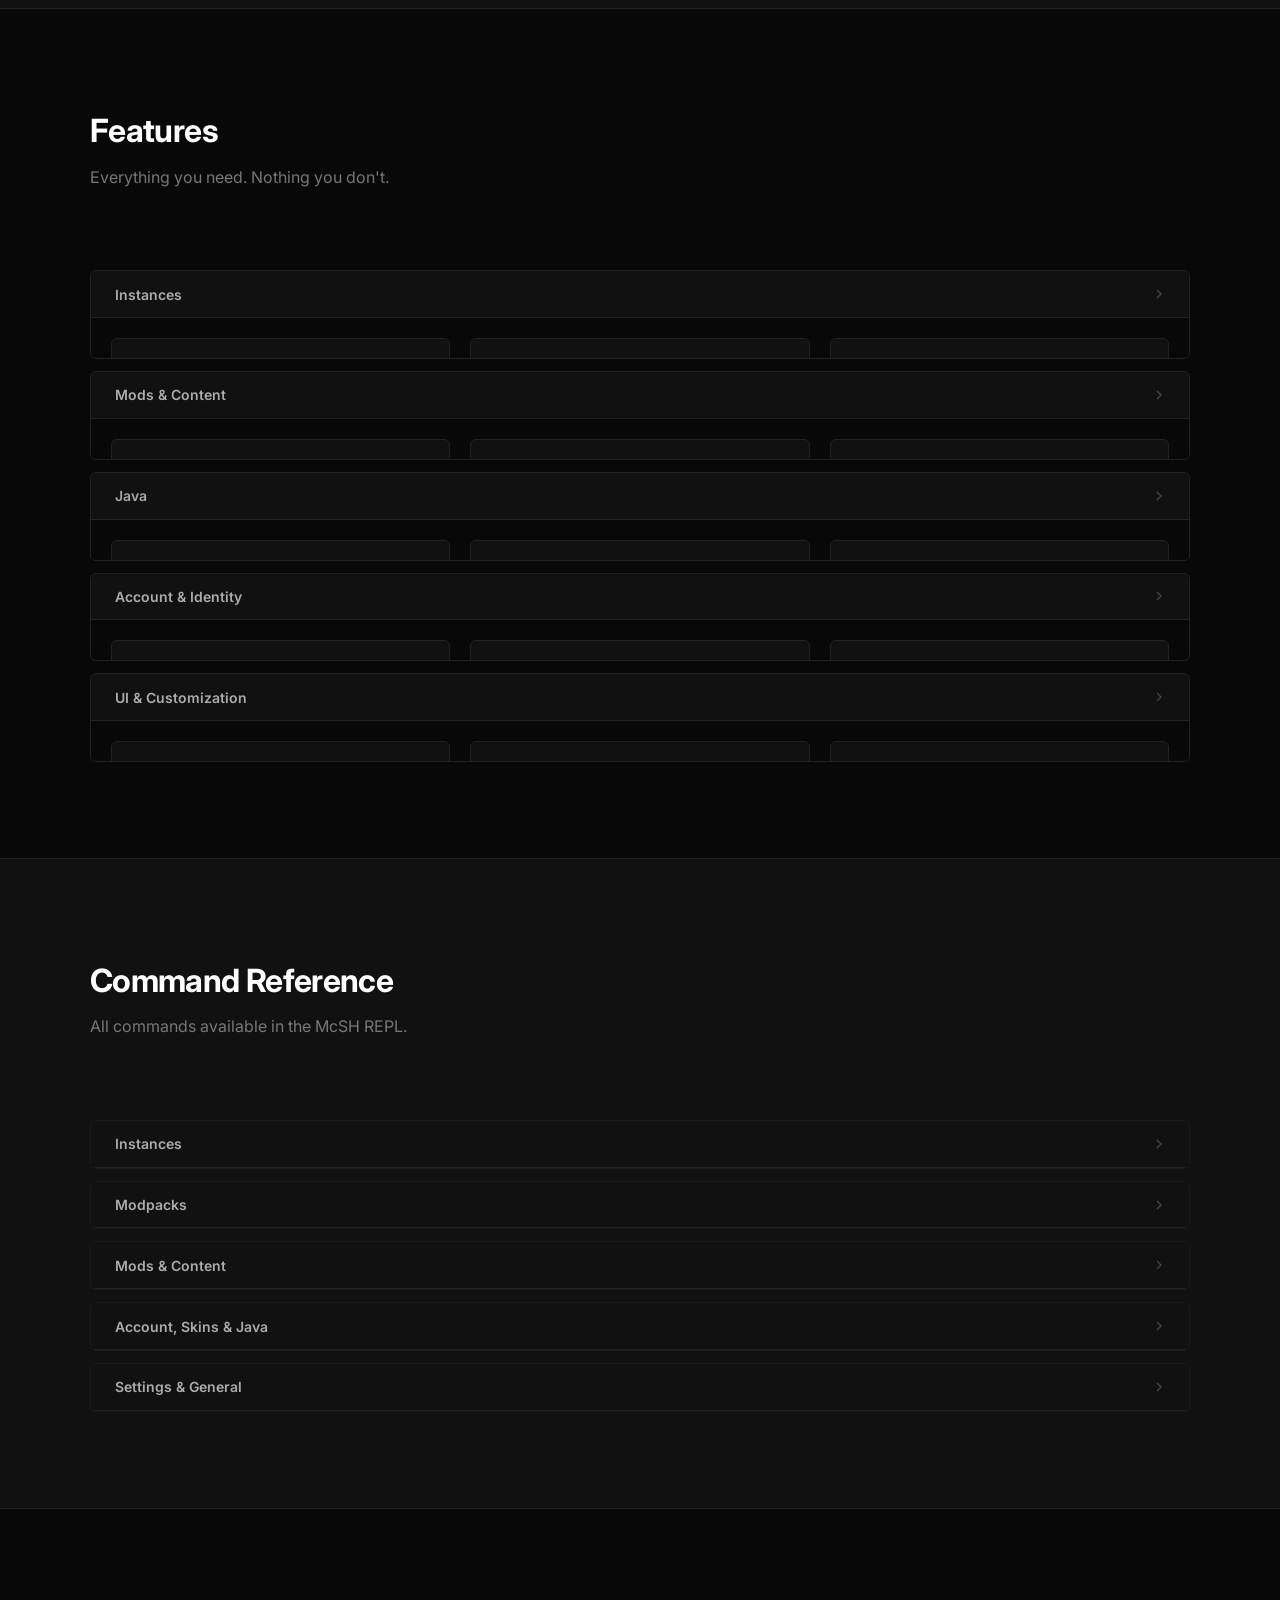
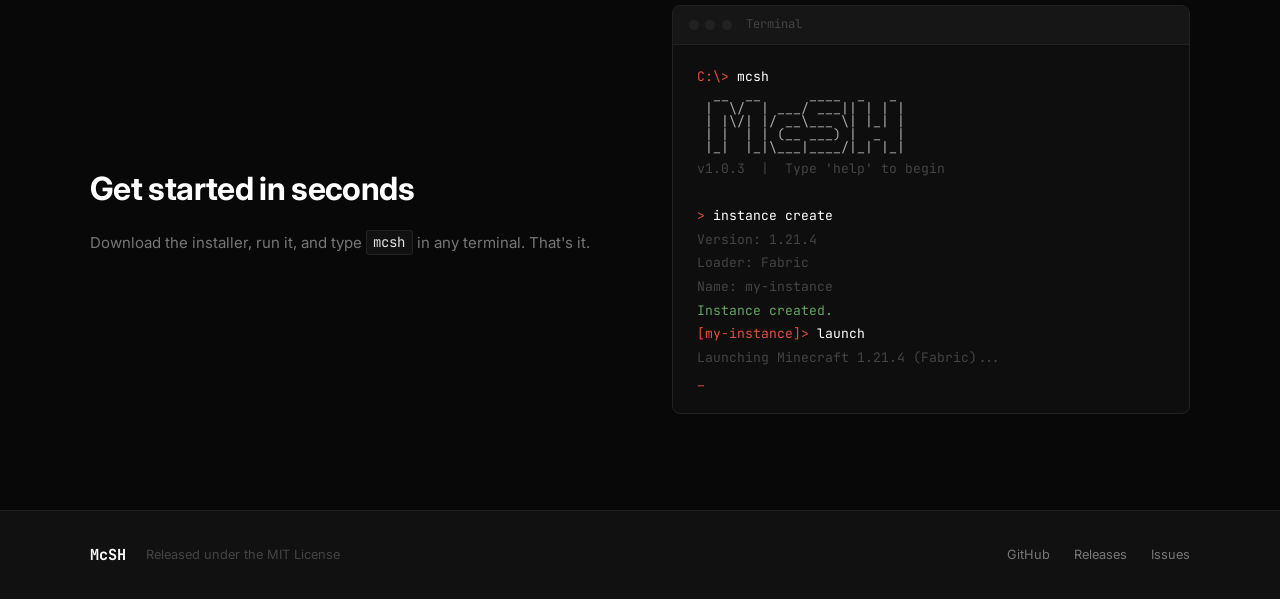
==== commit 2d7f9104: "Release v1.0.3: startup banner off by default" ====
--- a/docs/index.html
+++ b/docs/index.html
@@ -43,7 +43,7 @@
 ╚═╝     ╚═╝ ╚═════╝╚══════╝╚═╝  ╚═╝</pre>
             <p class="hero-tagline">A fast, lightweight Minecraft launcher for the terminal.</p>
             <div class="hero-buttons">
-                <a href="#download" class="btn btn-primary">Download v1.0.2</a>
+                <a href="#download" class="btn btn-primary">Download v1.0.3</a>
                 <a href="https://github.com/kalakaritzu/mcsh" class="btn btn-outline" target="_blank" rel="noopener">View on GitHub</a>
             </div>
         </div>
@@ -57,11 +57,11 @@
             <div class="download-card">
                 <div class="download-meta">
                     <span class="tag tag-latest">Latest</span>
-                    <span class="tag">v1.0.2</span>
+                    <span class="tag">v1.0.3</span>
                     <span class="tag">Windows x64</span>
                     <span class="tag">~35 MB</span>
                 </div>
-                <a href="https://github.com/kalakaritzu/mcsh/releases/download/v1.0.2/McSH-1.0.0.msi" class="btn btn-primary btn-large" target="_blank" rel="noopener">
+                <a href="https://github.com/kalakaritzu/mcsh/releases/download/v1.0.3/McSH-1.0.3.msi" class="btn btn-primary btn-large" target="_blank" rel="noopener">
                     Download for Windows
                 </a>
             </div>
@@ -69,11 +69,11 @@
             <div class="download-card" style="margin-top: 1rem;">
                 <div class="download-meta">
                     <span class="tag tag-latest">Latest</span>
-                    <span class="tag">v1.0.2</span>
+                    <span class="tag">v1.0.3</span>
                     <span class="tag">Linux x64</span>
                     <span class="tag">~35 MB</span>
                 </div>
-                <a href="https://github.com/kalakaritzu/mcsh/releases/download/v1.0.2/McSH-1.0.0-linux-x64.tar.gz" class="btn btn-primary btn-large" target="_blank" rel="noopener">
+                <a href="https://github.com/kalakaritzu/mcsh/releases/download/v1.0.3/McSH-1.0.3-linux-x64.tar.gz" class="btn btn-primary btn-large" target="_blank" rel="noopener">
                     Download for Linux
                 </a>
             </div>
@@ -90,7 +90,7 @@
             <h2>Features</h2>
             <p class="section-sub">Everything you need. Nothing you don't.</p>
 
-            <!-- â”€â”€ Instances â”€â”€ -->
+            <!-- Ã¢â€â‚¬Ã¢â€â‚¬ Instances Ã¢â€â‚¬Ã¢â€â‚¬ -->
             <div class="feat-group">
                 <button class="feat-group-header" aria-expanded="false">
                     <span>Instances</span>
@@ -157,7 +157,7 @@
                 </div>
             </div>
 
-            <!-- â”€â”€ Mods & Content â”€â”€ -->
+            <!-- Ã¢â€â‚¬Ã¢â€â‚¬ Mods & Content Ã¢â€â‚¬Ã¢â€â‚¬ -->
             <div class="feat-group">
                 <button class="feat-group-header" aria-expanded="false">
                     <span>Mods &amp; Content</span>
@@ -199,7 +199,7 @@
                 </div>
             </div>
 
-            <!-- â”€â”€ Java â”€â”€ -->
+            <!-- Ã¢â€â‚¬Ã¢â€â‚¬ Java Ã¢â€â‚¬Ã¢â€â‚¬ -->
             <div class="feat-group">
                 <button class="feat-group-header" aria-expanded="false">
                     <span>Java</span>
@@ -226,7 +226,7 @@
                 </div>
             </div>
 
-            <!-- â”€â”€ Account & Identity â”€â”€ -->
+            <!-- Ã¢â€â‚¬Ã¢â€â‚¬ Account & Identity Ã¢â€â‚¬Ã¢â€â‚¬ -->
             <div class="feat-group">
                 <button class="feat-group-header" aria-expanded="false">
                     <span>Account &amp; Identity</span>
@@ -253,7 +253,7 @@
                 </div>
             </div>
 
-            <!-- â”€â”€ UI & Customization â”€â”€ -->
+            <!-- Ã¢â€â‚¬Ã¢â€â‚¬ UI & Customization Ã¢â€â‚¬Ã¢â€â‚¬ -->
             <div class="feat-group">
                 <button class="feat-group-header" aria-expanded="false">
                     <span>UI &amp; Customization</span>
@@ -463,7 +463,7 @@
  | |\/| |/ __\___ \| |_| |
  | |  | | (__ ___) |  _  |
  |_|  |_|\___|____/|_| |_|</pre>
-                    <p class="t-out t-dim">v1.0.2  |  Type 'help' to begin</p>
+                    <p class="t-out t-dim">v1.0.3  |  Type 'help' to begin</p>
                     <p class="t-out">&nbsp;</p>
                     <p><span class="t-prompt">&gt;</span> <span class="t-cmd">instance create</span></p>
                     <p class="t-out t-dim">Version: 1.21.4</p>
@@ -527,3 +527,4 @@
 
 </body>
 </html>
+
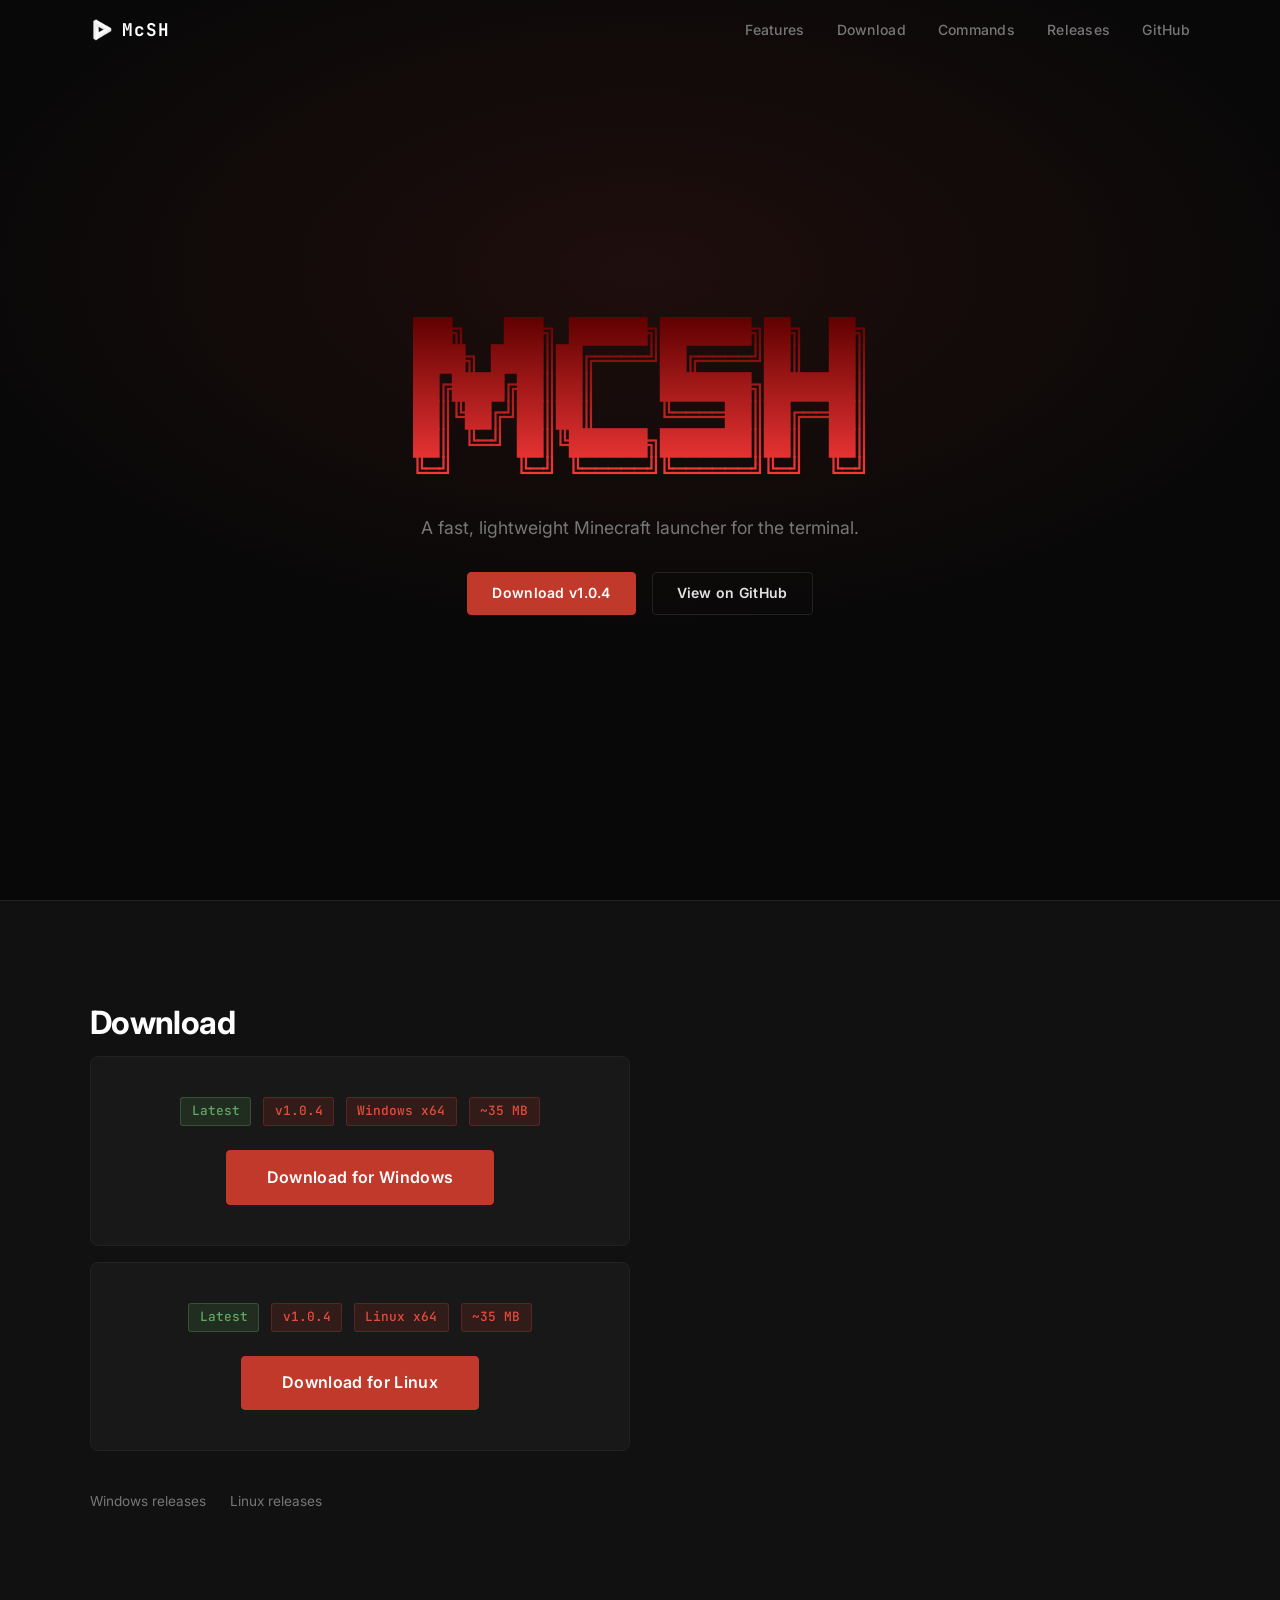
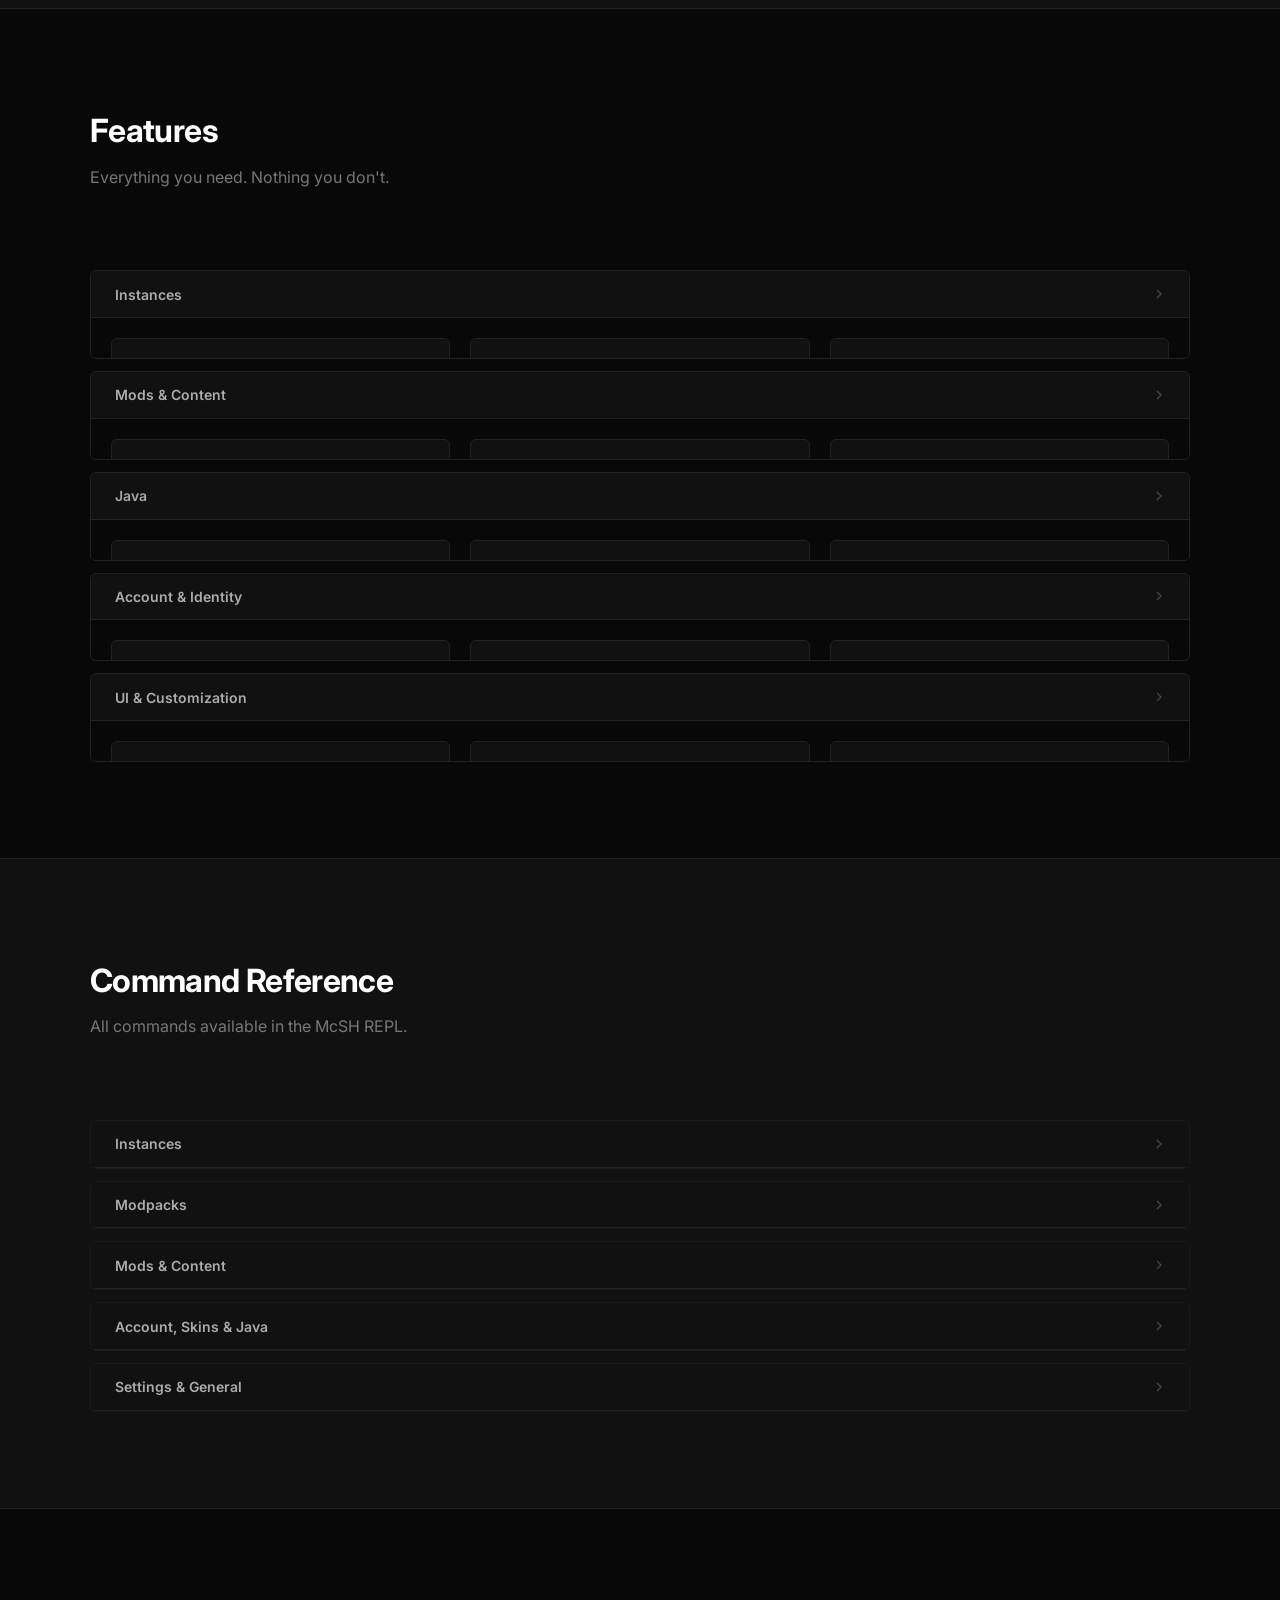
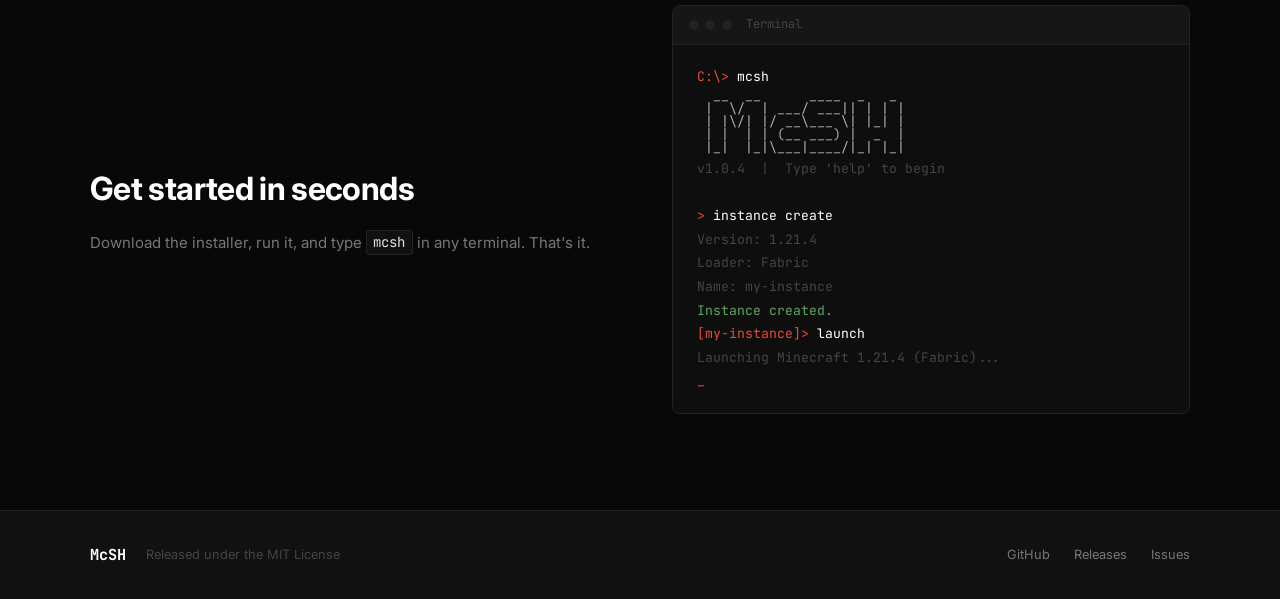
==== commit b310df77: "Update website to v1.0.4" ====
--- a/docs/index.html
+++ b/docs/index.html
@@ -43,7 +43,7 @@
 ╚═╝     ╚═╝ ╚═════╝╚══════╝╚═╝  ╚═╝</pre>
             <p class="hero-tagline">A fast, lightweight Minecraft launcher for the terminal.</p>
             <div class="hero-buttons">
-                <a href="#download" class="btn btn-primary">Download v1.0.3</a>
+                <a href="#download" class="btn btn-primary">Download v1.0.4</a>
                 <a href="https://github.com/kalakaritzu/mcsh" class="btn btn-outline" target="_blank" rel="noopener">View on GitHub</a>
             </div>
         </div>
@@ -57,11 +57,11 @@
             <div class="download-card">
                 <div class="download-meta">
                     <span class="tag tag-latest">Latest</span>
-                    <span class="tag">v1.0.3</span>
+                    <span class="tag">v1.0.4</span>
                     <span class="tag">Windows x64</span>
                     <span class="tag">~35 MB</span>
                 </div>
-                <a href="https://github.com/kalakaritzu/mcsh/releases/download/v1.0.3/McSH-1.0.3.msi" class="btn btn-primary btn-large" target="_blank" rel="noopener">
+                <a href="https://github.com/kalakaritzu/mcsh/releases/download/v1.0.4/McSH-1.0.3.msi" class="btn btn-primary btn-large" target="_blank" rel="noopener">
                     Download for Windows
                 </a>
             </div>
@@ -69,11 +69,11 @@
             <div class="download-card" style="margin-top: 1rem;">
                 <div class="download-meta">
                     <span class="tag tag-latest">Latest</span>
-                    <span class="tag">v1.0.3</span>
+                    <span class="tag">v1.0.4</span>
                     <span class="tag">Linux x64</span>
                     <span class="tag">~35 MB</span>
                 </div>
-                <a href="https://github.com/kalakaritzu/mcsh/releases/download/v1.0.3/McSH-1.0.3-linux-x64.tar.gz" class="btn btn-primary btn-large" target="_blank" rel="noopener">
+                <a href="https://github.com/kalakaritzu/mcsh/releases/download/v1.0.4/McSH-1.0.3-linux-x64.tar.gz" class="btn btn-primary btn-large" target="_blank" rel="noopener">
                     Download for Linux
                 </a>
             </div>
@@ -463,7 +463,7 @@
  | |\/| |/ __\___ \| |_| |
  | |  | | (__ ___) |  _  |
  |_|  |_|\___|____/|_| |_|</pre>
-                    <p class="t-out t-dim">v1.0.3  |  Type 'help' to begin</p>
+                    <p class="t-out t-dim">v1.0.4  |  Type 'help' to begin</p>
                     <p class="t-out">&nbsp;</p>
                     <p><span class="t-prompt">&gt;</span> <span class="t-cmd">instance create</span></p>
                     <p class="t-out t-dim">Version: 1.21.4</p>
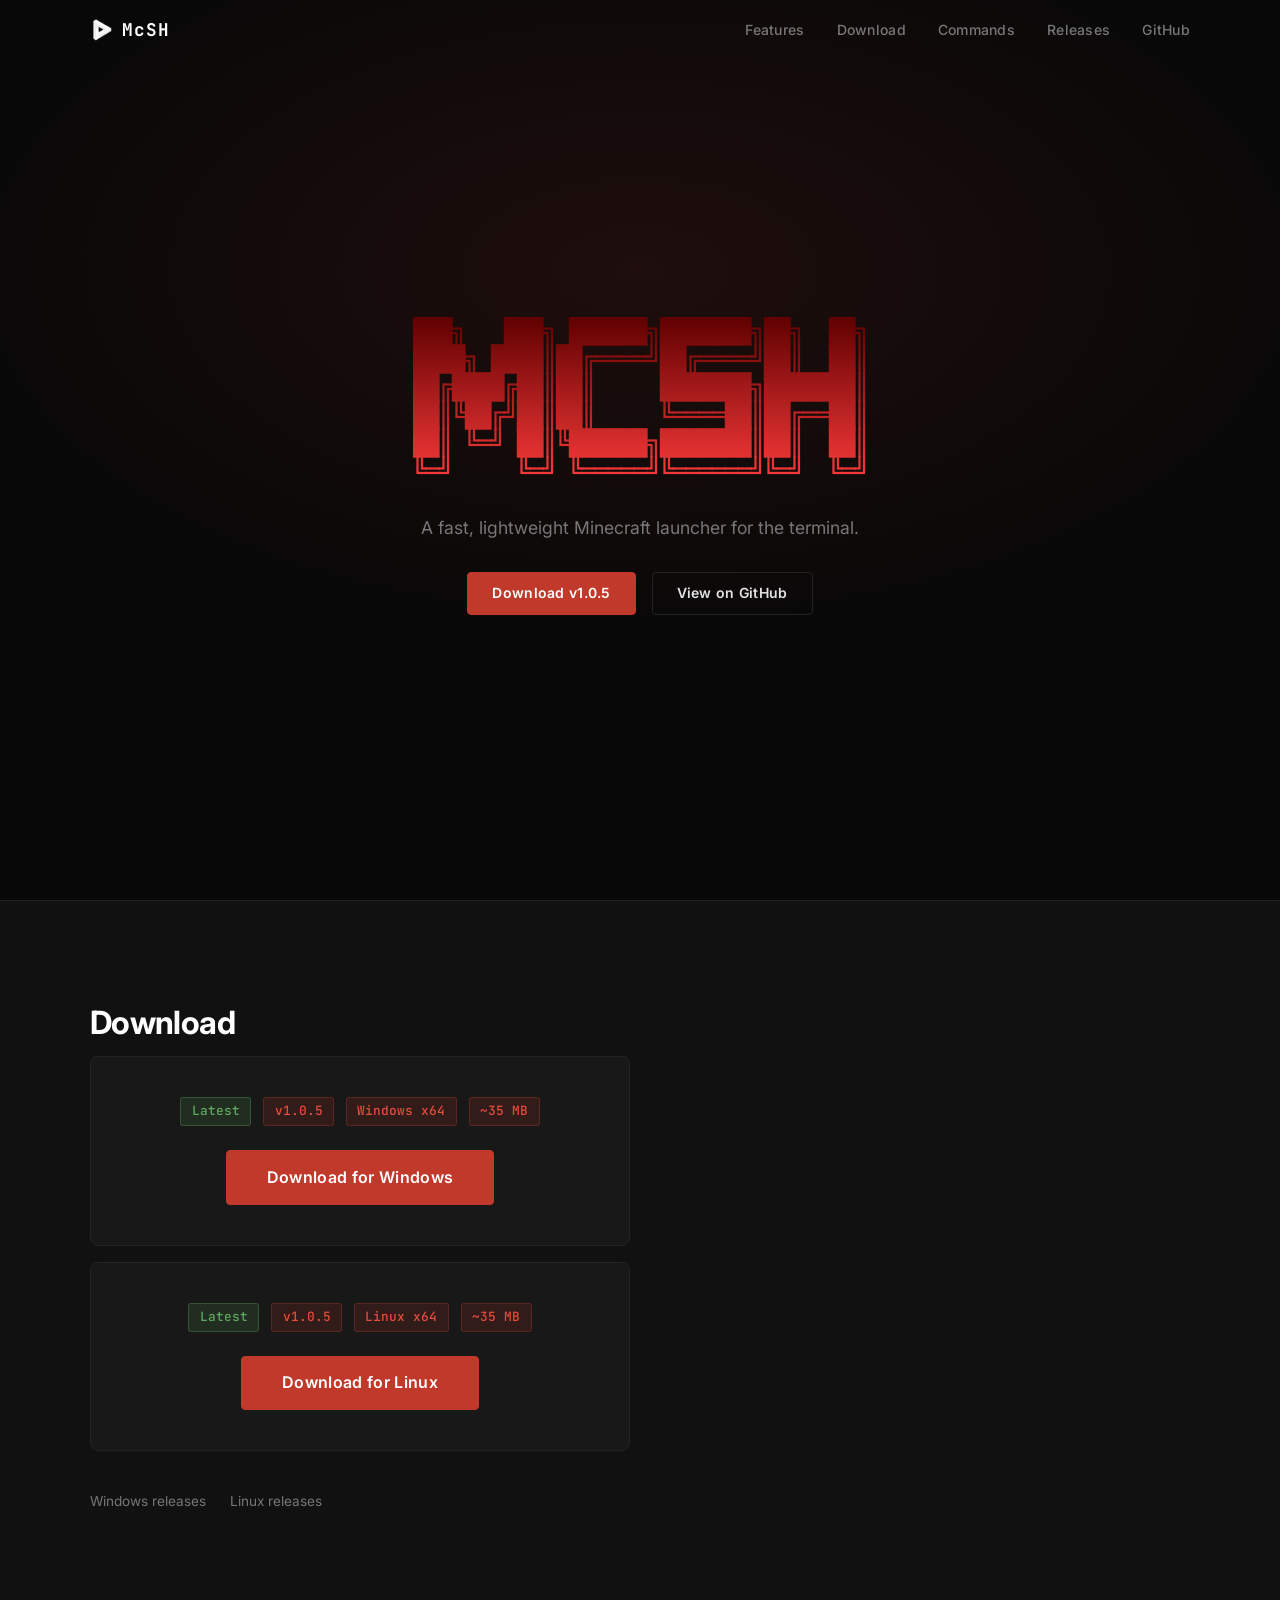
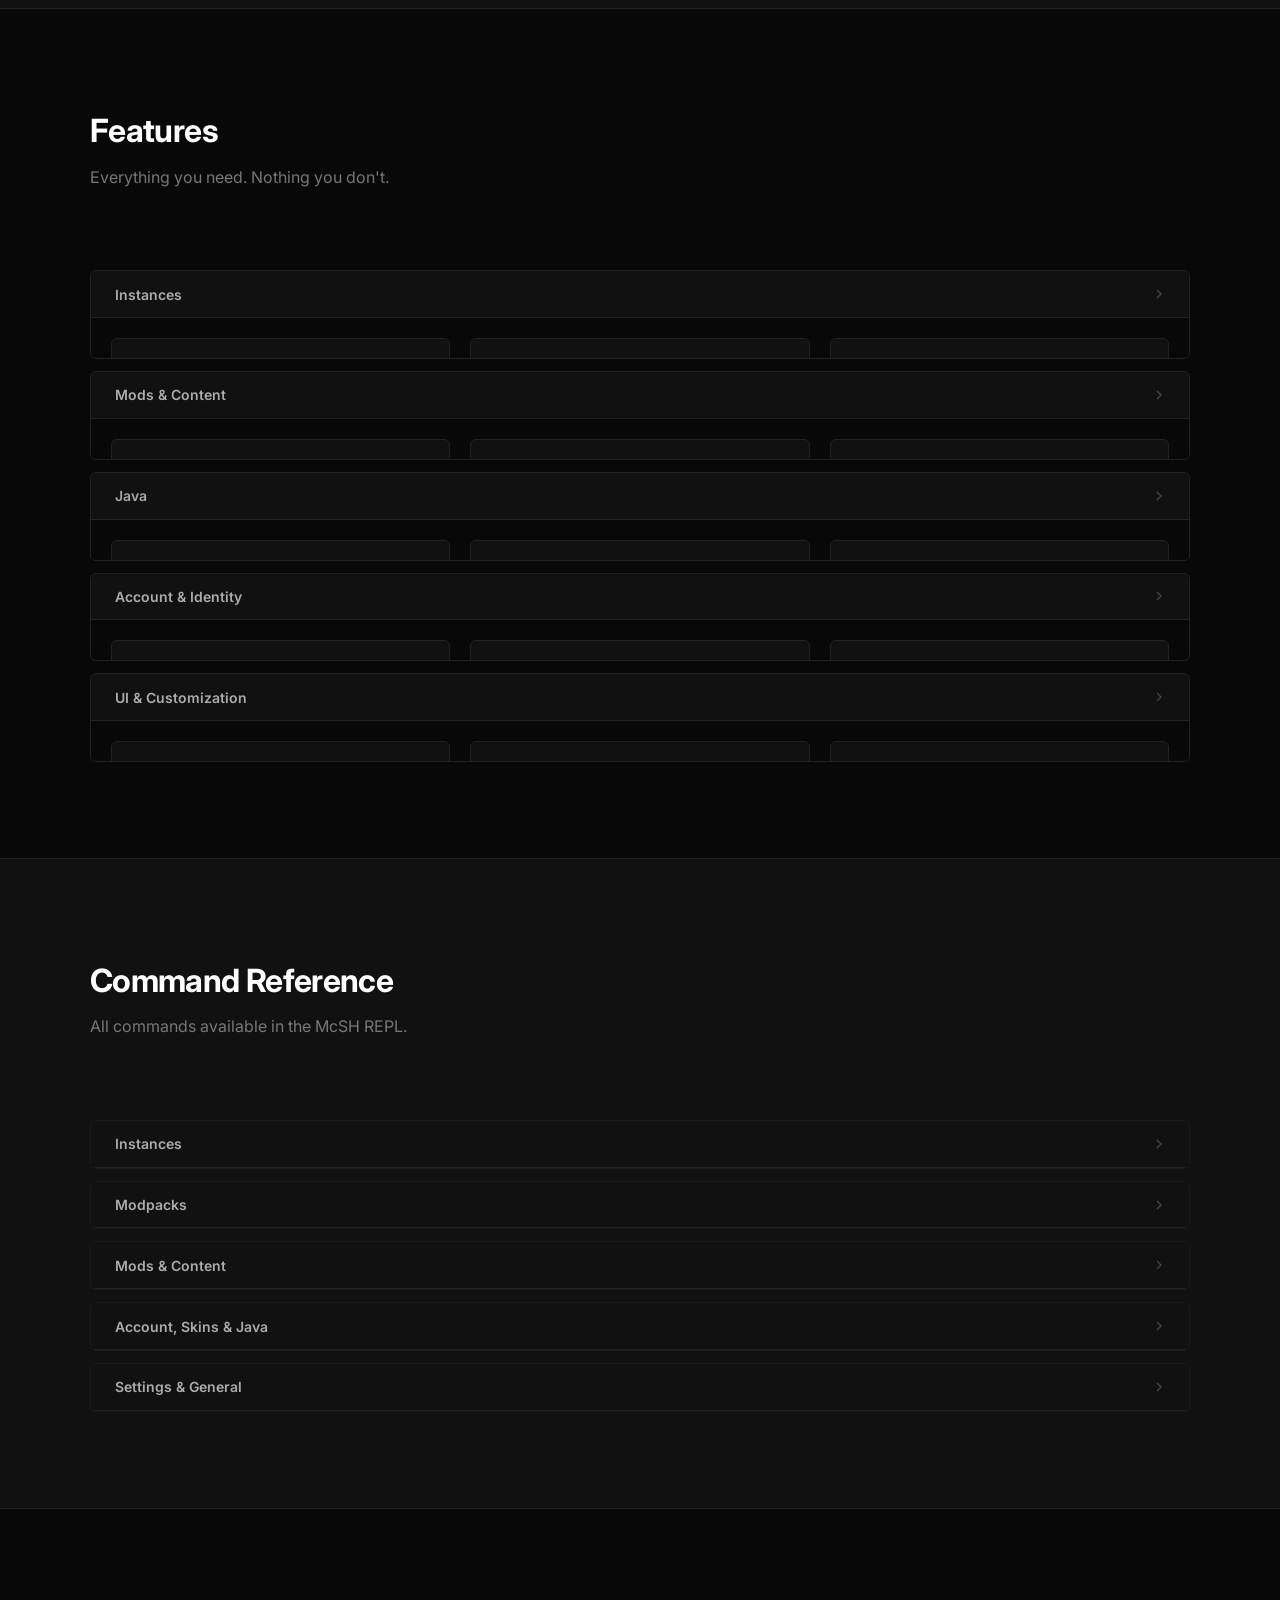
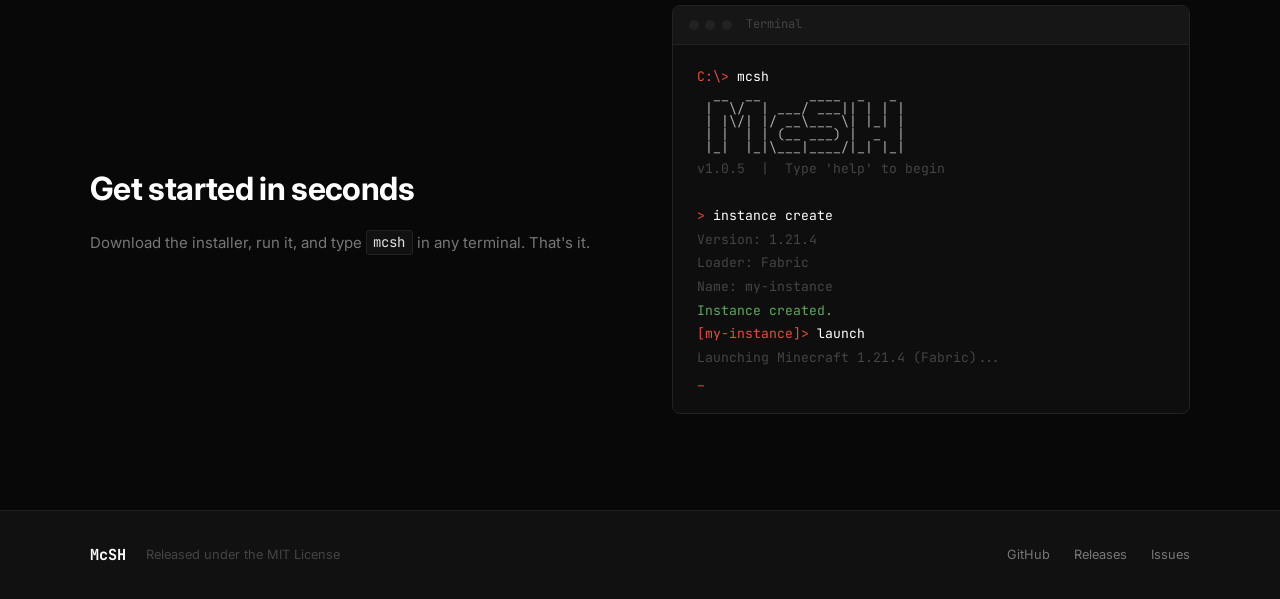
==== commit 958283b6: "Update website to v1.0.5" ====
--- a/docs/index.html
+++ b/docs/index.html
@@ -43,7 +43,7 @@
 ╚═╝     ╚═╝ ╚═════╝╚══════╝╚═╝  ╚═╝</pre>
             <p class="hero-tagline">A fast, lightweight Minecraft launcher for the terminal.</p>
             <div class="hero-buttons">
-                <a href="#download" class="btn btn-primary">Download v1.0.4</a>
+                <a href="#download" class="btn btn-primary">Download v1.0.5</a>
                 <a href="https://github.com/kalakaritzu/mcsh" class="btn btn-outline" target="_blank" rel="noopener">View on GitHub</a>
             </div>
         </div>
@@ -57,11 +57,11 @@
             <div class="download-card">
                 <div class="download-meta">
                     <span class="tag tag-latest">Latest</span>
-                    <span class="tag">v1.0.4</span>
+                    <span class="tag">v1.0.5</span>
                     <span class="tag">Windows x64</span>
                     <span class="tag">~35 MB</span>
                 </div>
-                <a href="https://github.com/kalakaritzu/mcsh/releases/download/v1.0.4/McSH-1.0.3.msi" class="btn btn-primary btn-large" target="_blank" rel="noopener">
+                <a href="https://github.com/kalakaritzu/mcsh/releases/download/v1.0.5/McSH-1.0.5.msi" class="btn btn-primary btn-large" target="_blank" rel="noopener">
                     Download for Windows
                 </a>
             </div>
@@ -69,11 +69,11 @@
             <div class="download-card" style="margin-top: 1rem;">
                 <div class="download-meta">
                     <span class="tag tag-latest">Latest</span>
-                    <span class="tag">v1.0.4</span>
+                    <span class="tag">v1.0.5</span>
                     <span class="tag">Linux x64</span>
                     <span class="tag">~35 MB</span>
                 </div>
-                <a href="https://github.com/kalakaritzu/mcsh/releases/download/v1.0.4/McSH-1.0.3-linux-x64.tar.gz" class="btn btn-primary btn-large" target="_blank" rel="noopener">
+                <a href="https://github.com/kalakaritzu/mcsh/releases/download/v1.0.5/McSH-1.0.5-linux-x64.tar.gz" class="btn btn-primary btn-large" target="_blank" rel="noopener">
                     Download for Linux
                 </a>
             </div>
@@ -463,7 +463,7 @@
  | |\/| |/ __\___ \| |_| |
  | |  | | (__ ___) |  _  |
  |_|  |_|\___|____/|_| |_|</pre>
-                    <p class="t-out t-dim">v1.0.4  |  Type 'help' to begin</p>
+                    <p class="t-out t-dim">v1.0.5  |  Type 'help' to begin</p>
                     <p class="t-out">&nbsp;</p>
                     <p><span class="t-prompt">&gt;</span> <span class="t-cmd">instance create</span></p>
                     <p class="t-out t-dim">Version: 1.21.4</p>
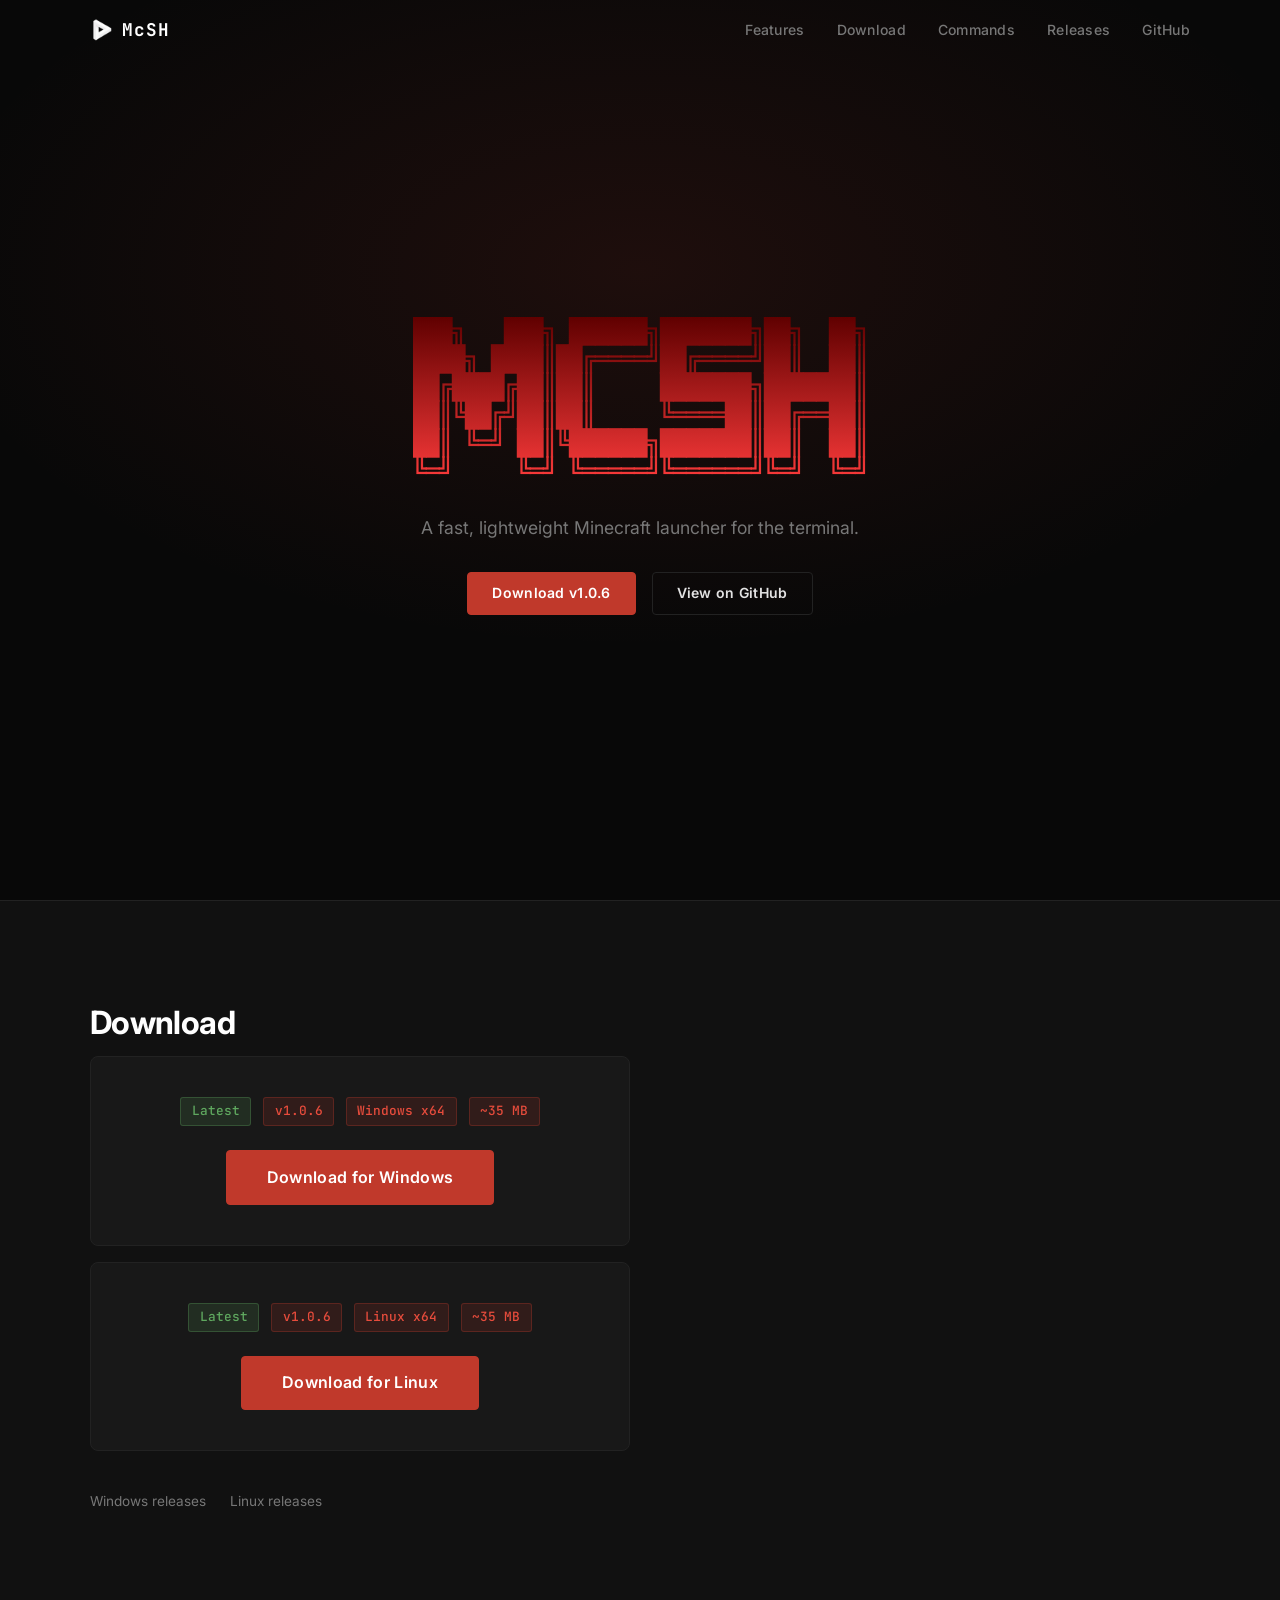
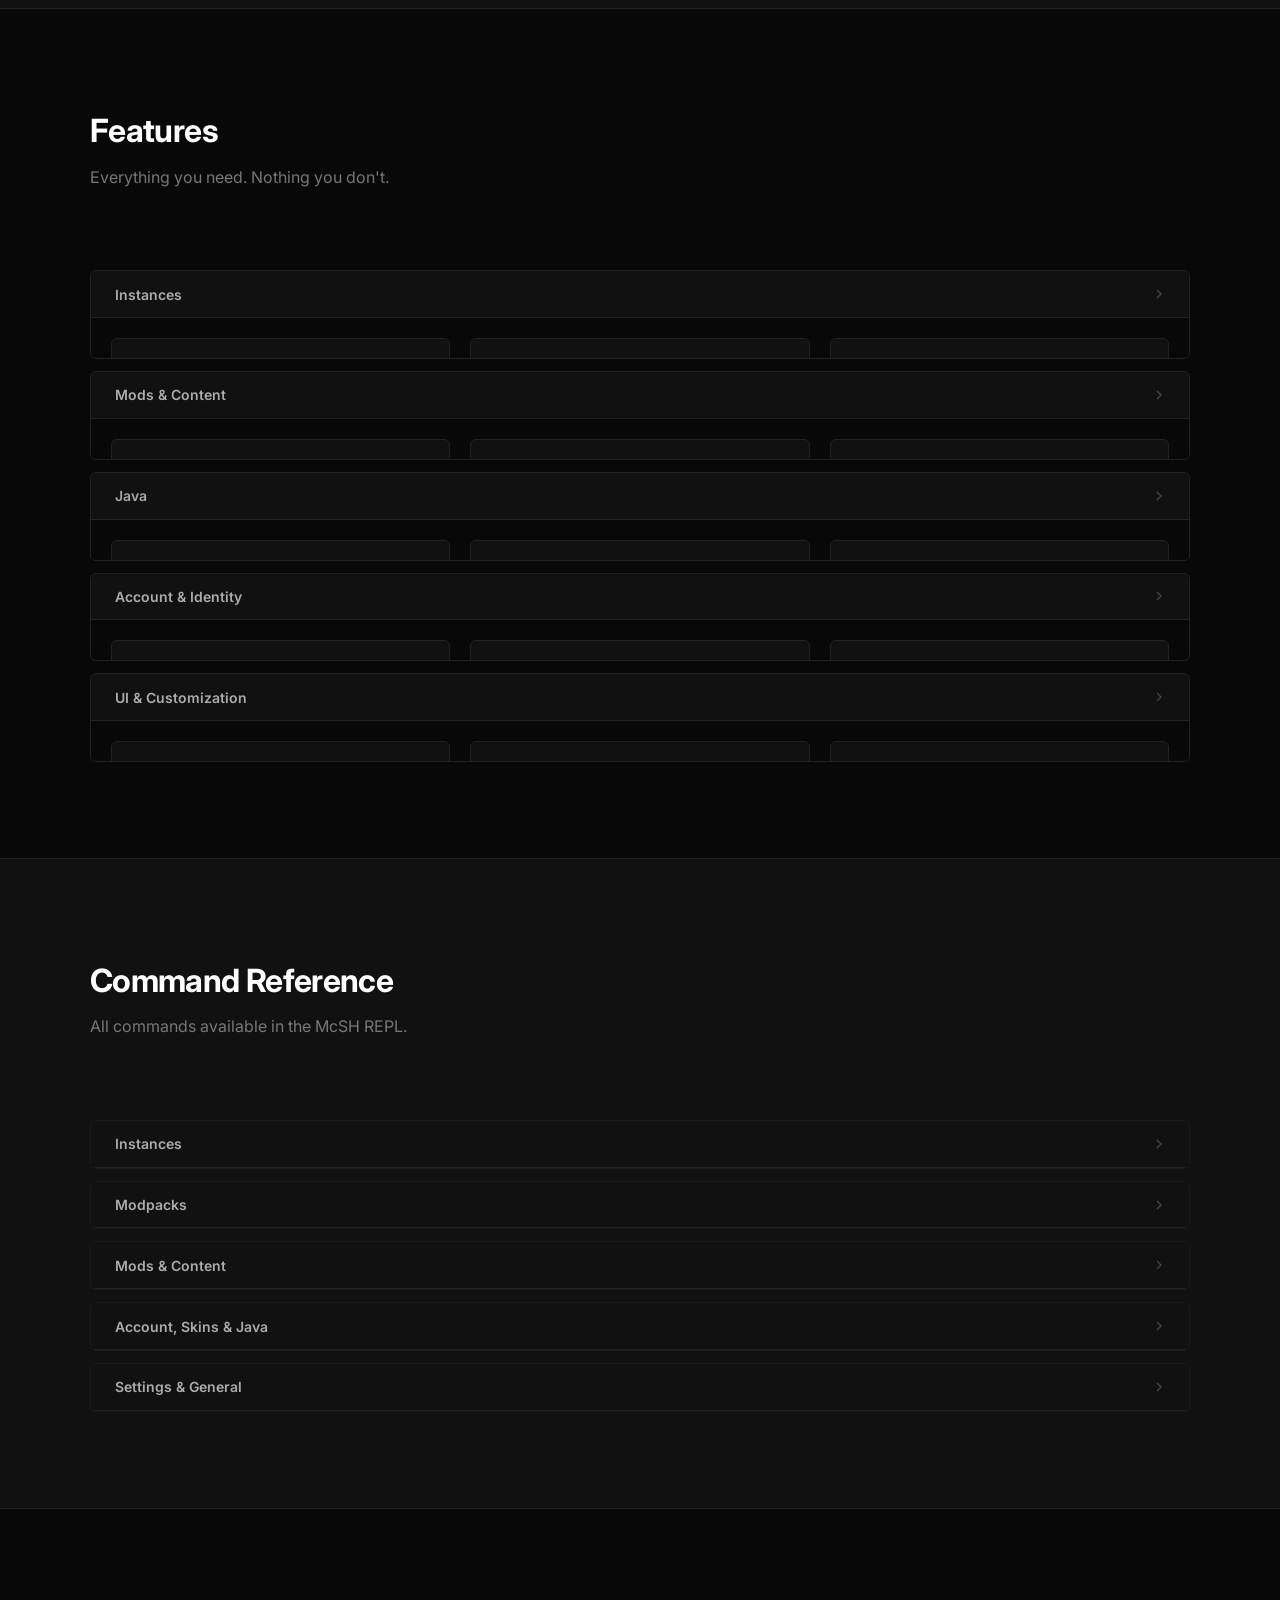
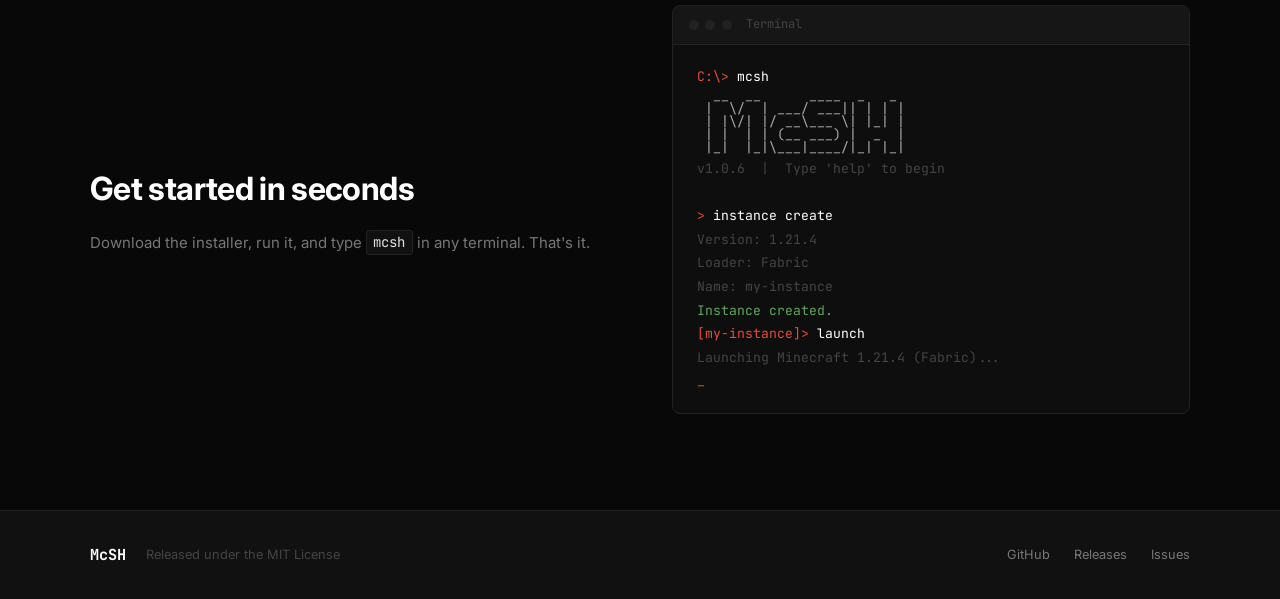
==== commit 268a600b: "website: update to v1.0.6" ====
--- a/docs/index.html
+++ b/docs/index.html
@@ -43,7 +43,7 @@
 ╚═╝     ╚═╝ ╚═════╝╚══════╝╚═╝  ╚═╝</pre>
             <p class="hero-tagline">A fast, lightweight Minecraft launcher for the terminal.</p>
             <div class="hero-buttons">
-                <a href="#download" class="btn btn-primary">Download v1.0.5</a>
+                <a href="#download" class="btn btn-primary">Download v1.0.6</a>
                 <a href="https://github.com/kalakaritzu/mcsh" class="btn btn-outline" target="_blank" rel="noopener">View on GitHub</a>
             </div>
         </div>
@@ -57,11 +57,11 @@
             <div class="download-card">
                 <div class="download-meta">
                     <span class="tag tag-latest">Latest</span>
-                    <span class="tag">v1.0.5</span>
+                    <span class="tag">v1.0.6</span>
                     <span class="tag">Windows x64</span>
                     <span class="tag">~35 MB</span>
                 </div>
-                <a href="https://github.com/kalakaritzu/mcsh/releases/download/v1.0.5/McSH-1.0.5.msi" class="btn btn-primary btn-large" target="_blank" rel="noopener">
+                <a href="https://github.com/kalakaritzu/mcsh/releases/download/v1.0.6/McSH-1.0.6.msi" class="btn btn-primary btn-large" target="_blank" rel="noopener">
                     Download for Windows
                 </a>
             </div>
@@ -69,11 +69,11 @@
             <div class="download-card" style="margin-top: 1rem;">
                 <div class="download-meta">
                     <span class="tag tag-latest">Latest</span>
-                    <span class="tag">v1.0.5</span>
+                    <span class="tag">v1.0.6</span>
                     <span class="tag">Linux x64</span>
                     <span class="tag">~35 MB</span>
                 </div>
-                <a href="https://github.com/kalakaritzu/mcsh/releases/download/v1.0.5/McSH-1.0.5-linux-x64.tar.gz" class="btn btn-primary btn-large" target="_blank" rel="noopener">
+                <a href="https://github.com/kalakaritzu/mcsh/releases/download/v1.0.6/McSH-1.0.6-linux-x64.tar.gz" class="btn btn-primary btn-large" target="_blank" rel="noopener">
                     Download for Linux
                 </a>
             </div>
@@ -463,7 +463,7 @@
  | |\/| |/ __\___ \| |_| |
  | |  | | (__ ___) |  _  |
  |_|  |_|\___|____/|_| |_|</pre>
-                    <p class="t-out t-dim">v1.0.5  |  Type 'help' to begin</p>
+                    <p class="t-out t-dim">v1.0.6  |  Type 'help' to begin</p>
                     <p class="t-out">&nbsp;</p>
                     <p><span class="t-prompt">&gt;</span> <span class="t-cmd">instance create</span></p>
                     <p class="t-out t-dim">Version: 1.21.4</p>
